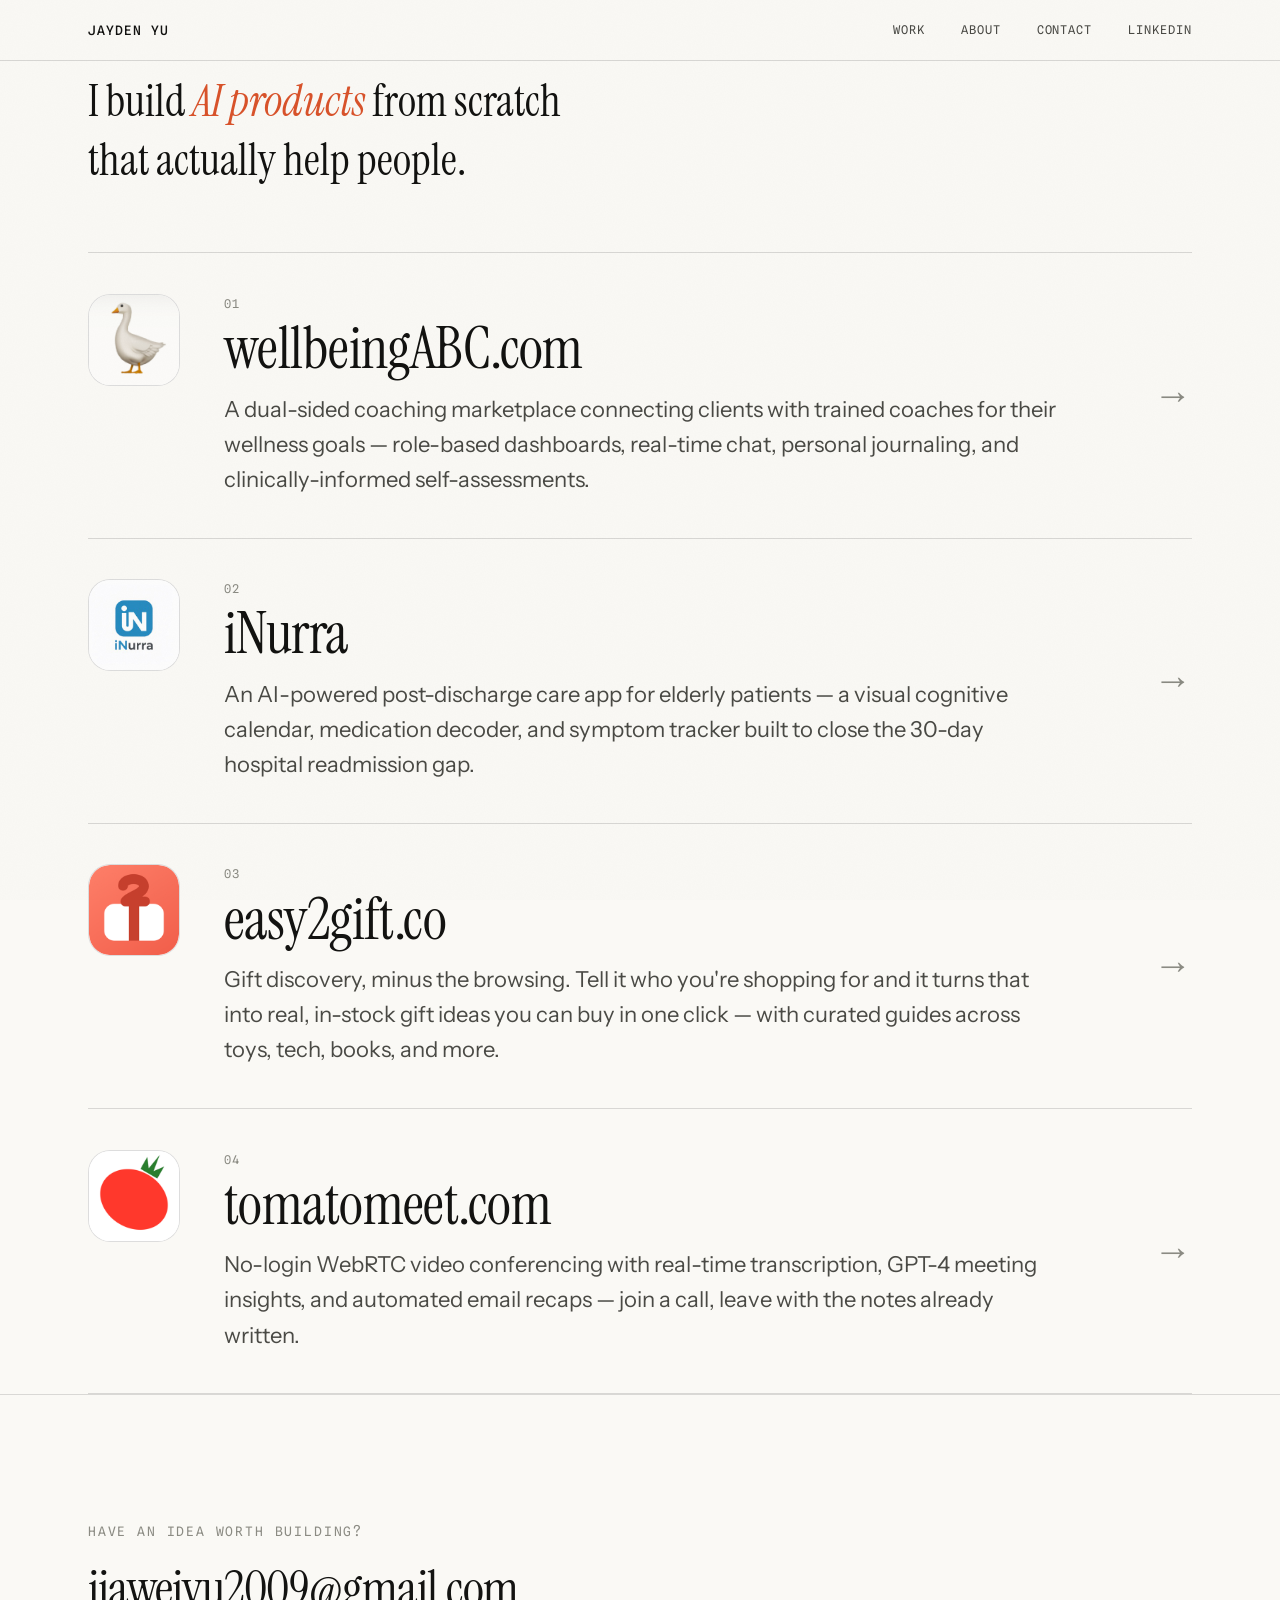
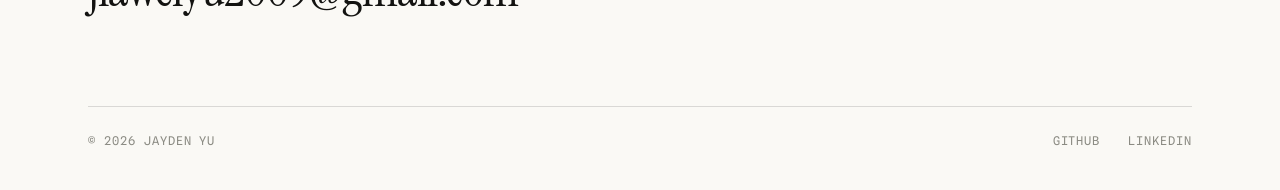
==== index.html @ 43a2e8ef "Add LinkedIn link to header nav Co-Authored-By: Claude Fable 5 <noreply@anthropic.com>" ====
<!DOCTYPE html>
<html lang="en">
<head>
<meta charset="UTF-8">
<meta name="viewport" content="width=device-width, initial-scale=1.0">
<title>Jayden Yu — I build AI SaaS products</title>
<meta name="description" content="Jayden Yu builds AI SaaS products — easy2gift, wellbeingABC, tomatomeet, iNurra.">
<link rel="preconnect" href="https://fonts.googleapis.com">
<link rel="preconnect" href="https://fonts.gstatic.com" crossorigin>
<link href="https://fonts.googleapis.com/css2?family=Instrument+Serif:ital@0;1&family=Instrument+Sans:ital,wght@0,400;0,500;0,600;1,400&family=Spline+Sans+Mono:wght@400;500&display=swap" rel="stylesheet">
<style>
  :root {
    --paper: #FAF9F5;
    --ink: #131311;
    --ink-soft: #4a4a45;
    --ink-faint: #8b8b83;
    --hairline: rgba(19, 19, 17, 0.14);
    --accent: #d9532b;
    --serif: "Instrument Serif", Georgia, serif;
    --sans: "Instrument Sans", -apple-system, sans-serif;
    --mono: "Spline Sans Mono", ui-monospace, monospace;
    --ease: cubic-bezier(0.22, 1, 0.36, 1);
  }

  * { margin: 0; padding: 0; box-sizing: border-box; }

  html { scroll-behavior: smooth; }

  body {
    background: var(--paper);
    color: var(--ink);
    font-family: var(--sans);
    font-size: 17px;
    line-height: 1.6;
    -webkit-font-smoothing: antialiased;
    overflow-x: hidden;
  }

  /* grain */
  body::after {
    content: "";
    position: fixed;
    inset: 0;
    pointer-events: none;
    z-index: 999;
    opacity: 0.35;
    background-image: url("data:image/svg+xml,%3Csvg xmlns='http://www.w3.org/2000/svg' width='120' height='120'%3E%3Cfilter id='n'%3E%3CfeTurbulence type='fractalNoise' baseFrequency='0.9' numOctaves='2'/%3E%3CfeColorMatrix values='0 0 0 0 0 0 0 0 0 0 0 0 0 0 0 0 0 0 0.04 0'/%3E%3C/filter%3E%3Crect width='120' height='120' filter='url(%23n)'/%3E%3C/svg%3E");
  }

  ::selection { background: var(--ink); color: var(--paper); }

  a { color: inherit; text-decoration: none; }

  .wrap {
    max-width: 1200px;
    margin: 0 auto;
    padding: 0 clamp(20px, 4vw, 48px);
  }

  /* ---------- nav ---------- */
  nav {
    position: fixed;
    top: 0; left: 0; right: 0;
    z-index: 100;
    background: color-mix(in srgb, var(--paper) 88%, transparent);
    backdrop-filter: blur(12px);
    -webkit-backdrop-filter: blur(12px);
    border-bottom: 1px solid var(--hairline);
  }
  nav .wrap {
    display: flex;
    justify-content: space-between;
    align-items: center;
    height: 60px;
  }
  .nav-name {
    font-family: var(--mono);
    font-size: 13px;
    font-weight: 500;
    letter-spacing: 0.08em;
    text-transform: uppercase;
  }
  .nav-name span { color: var(--accent); }
  .nav-links {
    display: flex;
    gap: clamp(16px, 3vw, 36px);
  }
  .nav-links a {
    font-family: var(--mono);
    font-size: 12px;
    letter-spacing: 0.08em;
    text-transform: uppercase;
    color: var(--ink-soft);
    transition: color 0.25s;
  }
  .nav-links a:hover { color: var(--accent); }

  /* load-in */
  .rise {
    opacity: 0;
    transform: translateY(28px);
    animation: rise 1s var(--ease) forwards;
  }
  @keyframes rise {
    to { opacity: 1; transform: translateY(0); }
  }

  /* ---------- work (opens the page) ---------- */
  main { padding-top: 60px; }

  .about-top {
    padding: clamp(48px, 8vh, 90px) 0 clamp(40px, 7vh, 72px);
  }

  /* ---------- projects ---------- */
  .project {
    display: block;
    border-top: 1px solid var(--hairline);
    padding: clamp(28px, 4.5vh, 48px) 0;
  }
  .project:last-of-type { border-bottom: 1px solid var(--hairline); }

  .project-row {
    display: grid;
    grid-template-columns: auto 1fr auto;
    gap: clamp(18px, 3.5vw, 44px);
    align-items: start;
  }
  .project-icon {
    width: clamp(60px, 8vw, 92px);
    height: clamp(60px, 8vw, 92px);
    border-radius: 24%;
    border: 1px solid var(--hairline);
    object-fit: cover;
    background: #fff;
    display: block;
    transition: transform 0.5s var(--ease), box-shadow 0.5s var(--ease);
  }
  .project:hover .project-icon {
    transform: rotate(-4deg) scale(1.05);
    box-shadow: 0 14px 32px -14px rgba(19, 19, 17, 0.35);
  }

  .project-num {
    font-family: var(--mono);
    font-size: 12px;
    letter-spacing: 0.1em;
    color: var(--ink-faint);
    display: block;
    margin-bottom: 6px;
    transition: color 0.35s;
  }
  .project-title {
    font-family: var(--serif);
    font-weight: 400;
    font-size: clamp(32px, 4.5vw, 58px);
    line-height: 1.05;
    letter-spacing: -0.01em;
    transition: transform 0.45s var(--ease);
    transform-origin: left center;
  }
  .project-arrow {
    font-family: var(--serif);
    font-size: clamp(26px, 3vw, 40px);
    color: var(--ink-faint);
    transition: transform 0.45s var(--ease), color 0.35s;
    display: inline-block;
    align-self: center;
  }
  .project-desc {
    max-width: 56ch;
    color: var(--ink-soft);
    font-size: 22px;
    margin-top: 12px;
  }
  .project:hover .project-title { transform: translateX(10px); }
  .project:hover .project-arrow {
    transform: translate(6px, 0) rotate(-45deg);
    color: var(--accent);
  }
  .project:hover .project-num { color: var(--accent); }

  /* ---------- about ---------- */
  .about-top p {
    font-family: var(--serif);
    font-size: clamp(26px, 3.4vw, 44px);
    line-height: 1.35;
    max-width: 26ch;
  }
  .about-top p em { font-style: italic; color: var(--accent); }

  /* ---------- contact ---------- */
  footer {
    border-top: 1px solid var(--hairline);
    padding: clamp(70px, 14vh, 150px) 0 40px;
  }
  .contact-kicker {
    font-family: var(--mono);
    font-size: 13px;
    letter-spacing: 0.14em;
    text-transform: uppercase;
    color: var(--ink-faint);
    margin-bottom: 20px;
  }
  .contact-link {
    font-family: var(--serif);
    font-size: clamp(26px, 4vw, 52px);
    line-height: 1.05;
    letter-spacing: -0.015em;
    display: inline-block;
    position: relative;
    word-break: break-all;
  }
  .contact-link::after {
    content: "";
    position: absolute;
    left: 0; bottom: 4px;
    width: 100%;
    height: 2px;
    background: var(--accent);
    transform: scaleX(0);
    transform-origin: left;
    transition: transform 0.5s var(--ease);
  }
  .contact-link:hover::after { transform: scaleX(1); }
  .footer-bottom {
    margin-top: clamp(60px, 10vh, 110px);
    display: flex;
    justify-content: space-between;
    align-items: center;
    gap: 20px;
    flex-wrap: wrap;
    border-top: 1px solid var(--hairline);
    padding-top: 24px;
  }
  .footer-bottom, .footer-social a {
    font-family: var(--mono);
    font-size: 12px;
    letter-spacing: 0.08em;
    text-transform: uppercase;
    color: var(--ink-faint);
  }
  .footer-social { display: flex; gap: 28px; }
  .footer-social a { transition: color 0.25s; }
  .footer-social a:hover { color: var(--accent); }

  /* scroll reveal */
  .reveal {
    opacity: 0;
    transform: translateY(32px);
    transition: opacity 0.9s var(--ease), transform 0.9s var(--ease);
  }
  .reveal.in { opacity: 1; transform: translateY(0); }

  @media (max-width: 720px) {
    .project-row { grid-template-columns: auto 1fr; }
    .project-arrow { display: none; }
    .nav-links a:not(:last-child) { display: none; }
  }

  @media (prefers-reduced-motion: reduce) {
    *, *::before, *::after { animation: none !important; transition: none !important; }
    .rise, .reveal { opacity: 1; transform: none; }
  }
</style>
</head>
<body>

<nav>
  <div class="wrap">
    <a href="#" class="nav-name">Jayden&nbsp;Yu</a>
    <div class="nav-links">
      <a href="#work">Work</a>
      <a href="#about">About</a>
      <a href="#contact">Contact</a>
      <a href="https://www.linkedin.com/in/jaydenyu0210" target="_blank" rel="noopener">LinkedIn</a>
    </div>
  </div>
</nav>

<main class="wrap" id="work">
  <div class="about-top" id="about">
    <p class="rise" style="animation-delay:0.1s">I build <em>AI products</em> from scratch that actually help people.</p>
  </div>

  <a class="project rise" style="animation-delay:0.3s" href="https://wellbeingABC.com" target="_blank" rel="noopener">
    <div class="project-row">
      <img class="project-icon" src="assets/wellbeing.png" alt="wellbeingABC goose logo">
      <div>
        <span class="project-num">01</span>
        <span class="project-title">wellbeingABC.com</span>
        <p class="project-desc">A dual-sided coaching marketplace connecting clients with trained coaches for their wellness goals — role-based dashboards, real-time chat, personal journaling, and clinically-informed self-assessments.</p>
      </div>
      <span class="project-arrow">→</span>
    </div>
  </a>

  <a class="project rise" style="animation-delay:0.4s" href="https://apps.apple.com/us/app/inurra/id6758828697" target="_blank" rel="noopener">
    <div class="project-row">
      <img class="project-icon" src="assets/inurra.jpg" alt="iNurra app icon">
      <div>
        <span class="project-num">02</span>
        <span class="project-title">iNurra</span>
        <p class="project-desc">An AI-powered post-discharge care app for elderly patients — a visual cognitive calendar, medication decoder, and symptom tracker built to close the 30-day hospital readmission gap.</p>
      </div>
      <span class="project-arrow">→</span>
    </div>
  </a>

  <a class="project rise" style="animation-delay:0.5s" href="https://easy2gift.co" target="_blank" rel="noopener">
    <div class="project-row">
      <img class="project-icon" src="assets/easy2gift.png" alt="easy2gift app icon">
      <div>
        <span class="project-num">03</span>
        <span class="project-title">easy2gift.co</span>
        <p class="project-desc">Gift discovery, minus the browsing. Tell it who you're shopping for and it turns that into real, in-stock gift ideas you can buy in one click — with curated guides across toys, tech, books, and more.</p>
      </div>
      <span class="project-arrow">→</span>
    </div>
  </a>

  <a class="project rise" style="animation-delay:0.6s" href="https://tomatomeet.com" target="_blank" rel="noopener">
    <div class="project-row">
      <img class="project-icon" src="assets/tomatomeet.png" alt="tomatomeet logo">
      <div>
        <span class="project-num">04</span>
        <span class="project-title">tomatomeet.com</span>
        <p class="project-desc">No-login WebRTC video conferencing with real-time transcription, GPT-4 meeting insights, and automated email recaps — join a call, leave with the notes already written.</p>
      </div>
      <span class="project-arrow">→</span>
    </div>
  </a>
</main>

<footer id="contact">
  <div class="wrap">
    <p class="contact-kicker reveal">Have an idea worth building?</p>
    <a class="contact-link reveal" href="mailto:jiaweiyu2009@gmail.com">jiaweiyu2009@gmail.com</a>
    <div class="footer-bottom">
      <span>© 2026 Jayden Yu</span>
      <div class="footer-social">
        <a href="https://github.com/jaydenyu0210" target="_blank" rel="noopener">GitHub</a>
        <a href="https://www.linkedin.com/in/jaydenyu0210" target="_blank" rel="noopener">LinkedIn</a>
      </div>
    </div>
  </div>
</footer>

<script>
  const io = new IntersectionObserver((entries) => {
    entries.forEach((e) => {
      if (e.isIntersecting) {
        e.target.classList.add("in");
        io.unobserve(e.target);
      }
    });
  }, { threshold: 0.12 });
  document.querySelectorAll(".reveal").forEach((el) => io.observe(el));
</script>

</body>
</html>
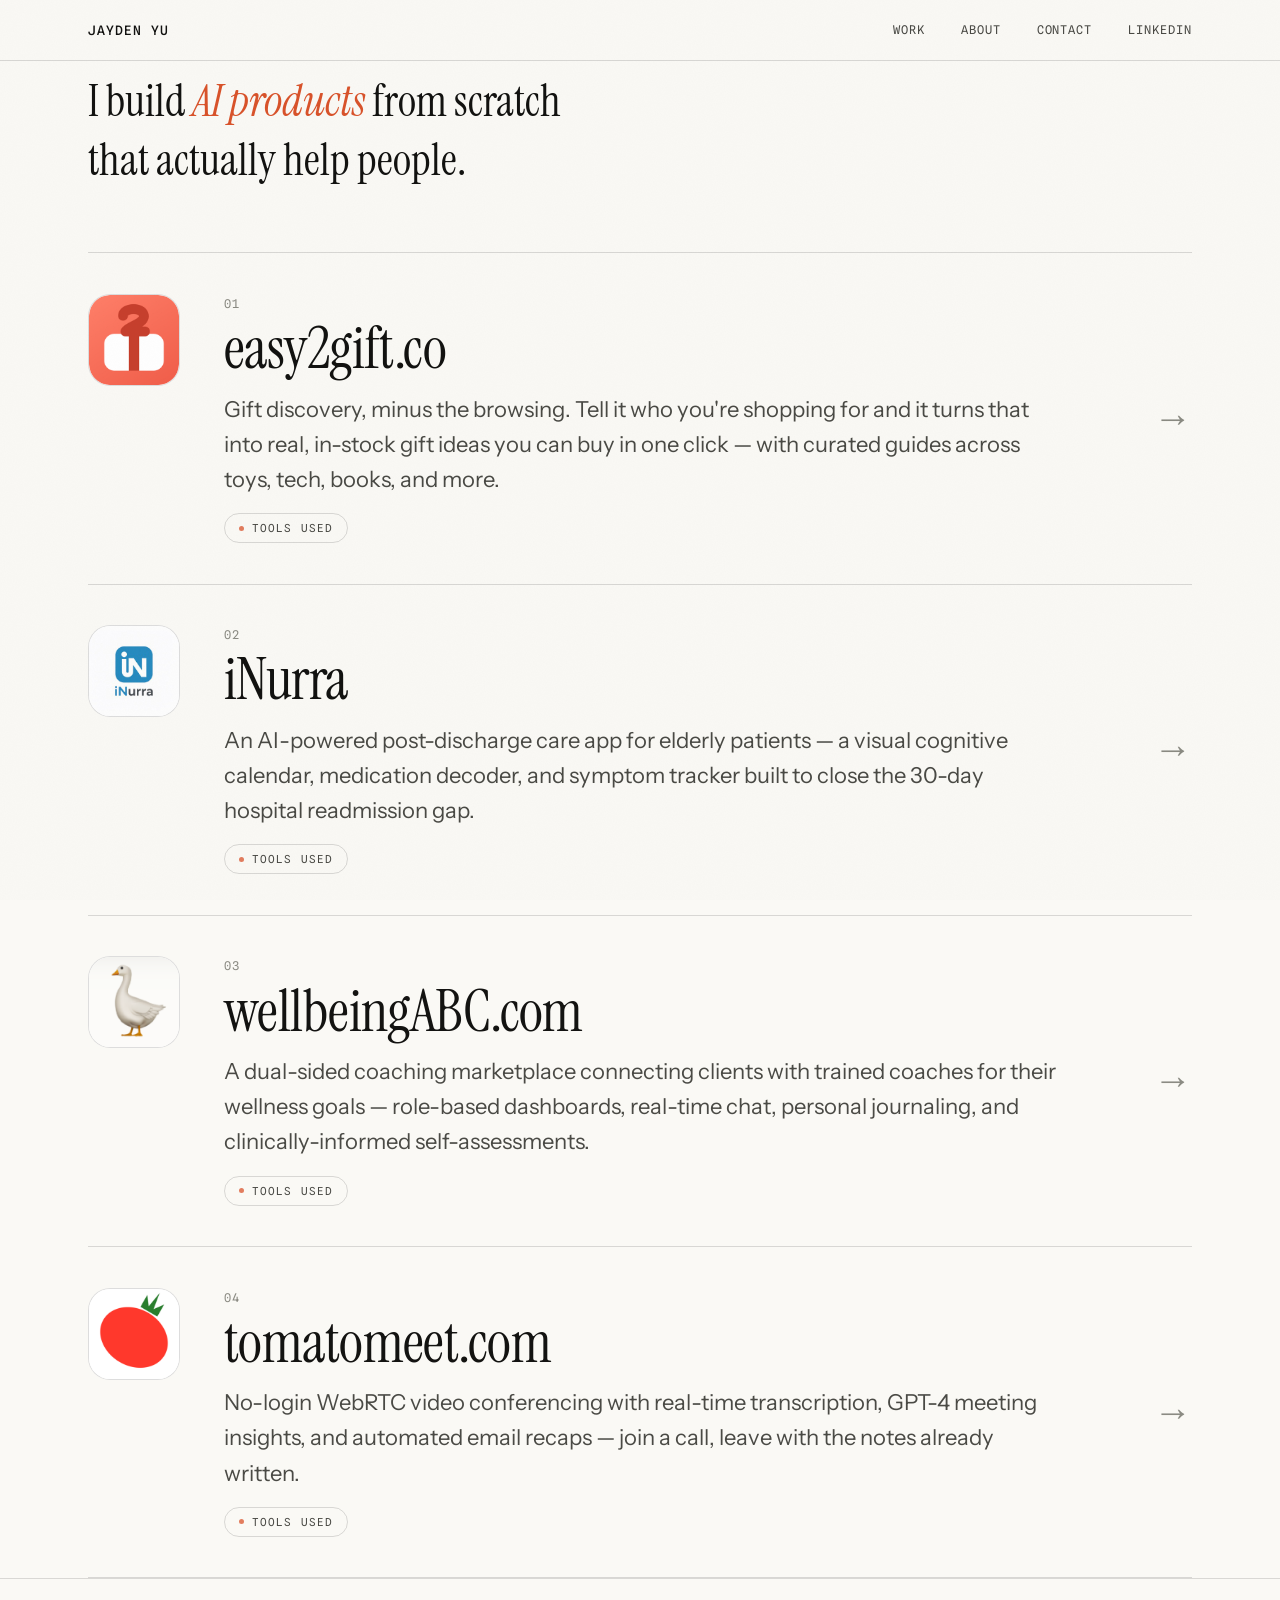
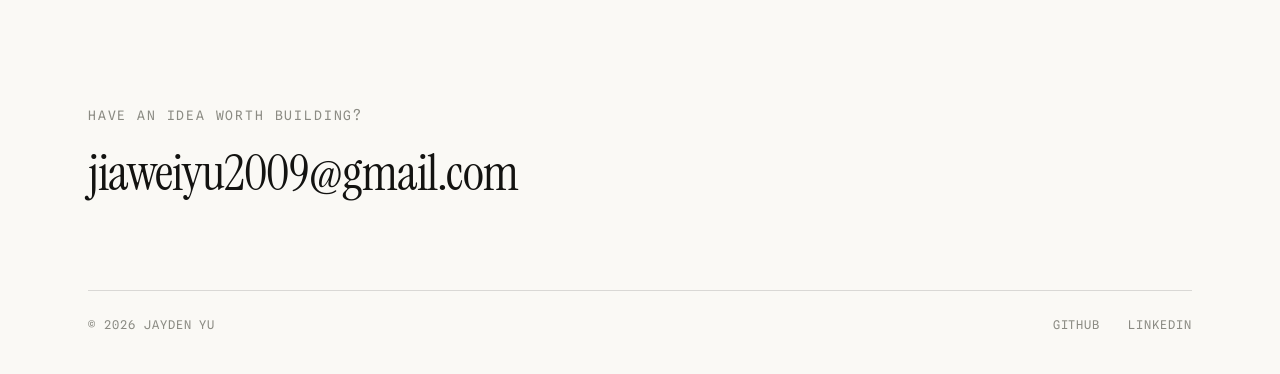
==== commit 3a0a4bd7: "Add Tools used modal per project and reorder work section - "Tools used" pill under each project ope" ====
--- a/index.html
+++ b/index.html
@@ -244,6 +244,125 @@
   .footer-social a { transition: color 0.25s; }
   .footer-social a:hover { color: var(--accent); }
 
+  /* ---------- tools trigger ---------- */
+  .tools-btn {
+    display: inline-flex;
+    align-items: center;
+    gap: 8px;
+    margin-top: 16px;
+    padding: 7px 14px;
+    border: 1px solid var(--hairline);
+    border-radius: 999px;
+    background: transparent;
+    color: var(--ink-soft);
+    font-family: var(--mono);
+    font-size: 11px;
+    letter-spacing: 0.1em;
+    text-transform: uppercase;
+    cursor: pointer;
+    transition: color 0.25s, border-color 0.25s, background 0.25s;
+  }
+  .tools-btn::before {
+    content: "";
+    width: 5px;
+    height: 5px;
+    border-radius: 50%;
+    background: var(--accent);
+    opacity: 0.75;
+  }
+  .tools-btn:hover {
+    color: var(--ink);
+    border-color: var(--accent);
+    background: color-mix(in srgb, var(--accent) 8%, transparent);
+  }
+  .tools-btn:focus-visible { outline: 2px solid var(--accent); outline-offset: 3px; }
+
+  /* ---------- modal ---------- */
+  .modal {
+    position: fixed;
+    inset: 0;
+    z-index: 200;
+    display: none;
+    align-items: center;
+    justify-content: center;
+    padding: 20px;
+  }
+  .modal.open { display: flex; }
+  .modal-scrim {
+    position: absolute;
+    inset: 0;
+    background: rgba(19, 19, 17, 0.42);
+    backdrop-filter: blur(4px);
+    -webkit-backdrop-filter: blur(4px);
+    animation: fade 0.3s var(--ease) forwards;
+  }
+  @keyframes fade { from { opacity: 0; } to { opacity: 1; } }
+  .modal-card {
+    position: relative;
+    background: var(--paper);
+    border: 1px solid var(--hairline);
+    border-radius: 6px;
+    box-shadow: 0 40px 80px -30px rgba(19, 19, 17, 0.5);
+    width: min(720px, 100%);
+    max-height: min(80vh, 760px);
+    overflow-y: auto;
+    padding: clamp(26px, 4vw, 40px);
+    animation: pop 0.4s var(--ease) forwards;
+  }
+  @keyframes pop {
+    from { opacity: 0; transform: translateY(18px) scale(0.985); }
+    to { opacity: 1; transform: none; }
+  }
+  .modal-kicker {
+    font-family: var(--mono);
+    font-size: 11px;
+    letter-spacing: 0.14em;
+    text-transform: uppercase;
+    color: var(--ink-faint);
+  }
+  .modal-title {
+    font-family: var(--serif);
+    font-size: clamp(28px, 4vw, 42px);
+    line-height: 1.1;
+    margin: 6px 0 4px;
+  }
+  .modal-close {
+    position: absolute;
+    top: 16px; right: 18px;
+    background: none;
+    border: none;
+    font-family: var(--serif);
+    font-size: 26px;
+    line-height: 1;
+    color: var(--ink-faint);
+    cursor: pointer;
+    transition: color 0.25s, transform 0.3s var(--ease);
+  }
+  .modal-close:hover { color: var(--accent); transform: rotate(90deg); }
+  .tool-group { margin-top: 26px; }
+  .tool-group h4 {
+    font-family: var(--mono);
+    font-size: 11px;
+    font-weight: 500;
+    letter-spacing: 0.14em;
+    text-transform: uppercase;
+    color: var(--ink-faint);
+    padding-bottom: 8px;
+    border-bottom: 1px solid var(--hairline);
+    margin-bottom: 12px;
+  }
+  .tool-chips { display: flex; flex-wrap: wrap; gap: 8px; }
+  .tool-chip {
+    font-size: 14px;
+    line-height: 1.2;
+    padding: 6px 12px;
+    border: 1px solid var(--hairline);
+    border-radius: 999px;
+    color: var(--ink-soft);
+    background: #fff;
+  }
+  body.locked { overflow: hidden; }
+
   /* scroll reveal */
   .reveal {
     opacity: 0;
@@ -283,13 +402,14 @@
     <p class="rise" style="animation-delay:0.1s">I build <em>AI products</em> from scratch that actually help people.</p>
   </div>
 
-  <a class="project rise" style="animation-delay:0.3s" href="https://wellbeingABC.com" target="_blank" rel="noopener">
+  <a class="project rise" style="animation-delay:0.3s" href="https://easy2gift.co" target="_blank" rel="noopener">
     <div class="project-row">
-      <img class="project-icon" src="assets/wellbeing.png" alt="wellbeingABC goose logo">
+      <img class="project-icon" src="assets/easy2gift.png" alt="easy2gift app icon">
       <div>
         <span class="project-num">01</span>
-        <span class="project-title">wellbeingABC.com</span>
-        <p class="project-desc">A dual-sided coaching marketplace connecting clients with trained coaches for their wellness goals — role-based dashboards, real-time chat, personal journaling, and clinically-informed self-assessments.</p>
+        <span class="project-title">easy2gift.co</span>
+        <p class="project-desc">Gift discovery, minus the browsing. Tell it who you're shopping for and it turns that into real, in-stock gift ideas you can buy in one click — with curated guides across toys, tech, books, and more.</p>
+        <button type="button" class="tools-btn" data-tools="easy2gift">Tools used</button>
       </div>
       <span class="project-arrow">→</span>
     </div>
@@ -302,18 +422,20 @@
         <span class="project-num">02</span>
         <span class="project-title">iNurra</span>
         <p class="project-desc">An AI-powered post-discharge care app for elderly patients — a visual cognitive calendar, medication decoder, and symptom tracker built to close the 30-day hospital readmission gap.</p>
+        <button type="button" class="tools-btn" data-tools="inurra">Tools used</button>
       </div>
       <span class="project-arrow">→</span>
     </div>
   </a>
 
-  <a class="project rise" style="animation-delay:0.5s" href="https://easy2gift.co" target="_blank" rel="noopener">
+  <a class="project rise" style="animation-delay:0.5s" href="https://wellbeingABC.com" target="_blank" rel="noopener">
     <div class="project-row">
-      <img class="project-icon" src="assets/easy2gift.png" alt="easy2gift app icon">
+      <img class="project-icon" src="assets/wellbeing.png" alt="wellbeingABC goose logo">
       <div>
         <span class="project-num">03</span>
-        <span class="project-title">easy2gift.co</span>
-        <p class="project-desc">Gift discovery, minus the browsing. Tell it who you're shopping for and it turns that into real, in-stock gift ideas you can buy in one click — with curated guides across toys, tech, books, and more.</p>
+        <span class="project-title">wellbeingABC.com</span>
+        <p class="project-desc">A dual-sided coaching marketplace connecting clients with trained coaches for their wellness goals — role-based dashboards, real-time chat, personal journaling, and clinically-informed self-assessments.</p>
+        <button type="button" class="tools-btn" data-tools="wellbeing">Tools used</button>
       </div>
       <span class="project-arrow">→</span>
     </div>
@@ -326,6 +448,7 @@
         <span class="project-num">04</span>
         <span class="project-title">tomatomeet.com</span>
         <p class="project-desc">No-login WebRTC video conferencing with real-time transcription, GPT-4 meeting insights, and automated email recaps — join a call, leave with the notes already written.</p>
+        <button type="button" class="tools-btn" data-tools="tomatomeet">Tools used</button>
       </div>
       <span class="project-arrow">→</span>
     </div>
@@ -346,7 +469,98 @@
   </div>
 </footer>
 
+<div class="modal" id="toolsModal" role="dialog" aria-modal="true" aria-labelledby="toolsTitle">
+  <div class="modal-scrim" data-close></div>
+  <div class="modal-card">
+    <button class="modal-close" type="button" data-close aria-label="Close">×</button>
+    <span class="modal-kicker">Tools used</span>
+    <h3 class="modal-title" id="toolsTitle"></h3>
+    <div id="toolsBody"></div>
+  </div>
+</div>
+
 <script>
+  const TOOLS = {
+    wellbeing: {
+      title: "wellbeingABC.com",
+      groups: [
+        ["Frontend", ["Next.js 14 (App Router)", "React 18", "TypeScript", "Tailwind CSS", "shadcn/ui", "Radix UI", "Recharts", "Tiptap", "React Hook Form", "Zod", "Lucide"]],
+        ["Backend & data", ["Node.js", "Express", "Supabase Postgres", "Supabase Auth", "Supabase Storage", "Supabase Realtime", "Row Level Security", "Nodemailer", "PDFKit / jsPDF"]],
+        ["Payments", ["Stripe Checkout", "Stripe Connect"]],
+        ["Infrastructure", ["Vercel", "AWS EC2", "Docker", "nginx", "PM2"]],
+        ["Also", ["WeChat Mini Program", "Vitest", "ESLint", "i18n (EN / 中文)", "Claude Code"]]
+      ]
+    },
+    inurra: {
+      title: "iNurra",
+      groups: [
+        ["Mobile app", ["React Native", "Expo", "Expo Router", "EAS Build", "TypeScript", "React Navigation", "React Native Paper", "Reanimated", "Victory Native", "react-native-calendars", "Zustand", "TanStack Query", "React Hook Form", "Zod"]],
+        ["AI", ["Google Gemini 2.0 Flash", "OCR document extraction", "RAG chat over documents", "Image analysis", "Audio transcription", "Text-to-speech"]],
+        ["Backend & data", ["Supabase Postgres", "Supabase Auth (phone / OTP)", "Supabase Storage", "Supabase Edge Functions (Deno)", "Row Level Security"]],
+        ["Java service", ["Java", "Spring Boot", "Spring AI (Google GenAI)", "Spring Data JPA", "OAuth2 Resource Server", "PostgreSQL", "Maven"]],
+        ["Ship", ["Apple App Store", "Claude Code"]]
+      ]
+    },
+    easy2gift: {
+      title: "easy2gift.co",
+      groups: [
+        ["Frontend", ["Next.js 14 (App Router)", "React 18", "TypeScript"]],
+        ["AI", ["Google Gemini API", "Suno (AI background music for Instagram ads)", "Adobe Firefly (ad images & video)"]],
+        ["Product sourcing", ["Amazon", "Etsy API", "eBay API", "ScraperAPI", "Cheerio"]],
+        ["Monetization", ["Amazon Associates", "Skimlinks", "Impact.com"]],
+        ["Infrastructure", ["Vercel", "Node.js", "Claude Code"]]
+      ]
+    },
+    tomatomeet: {
+      title: "tomatomeet.com",
+      groups: [
+        ["Frontend", ["Next.js 15 (App Router)", "React 19", "TypeScript", "Tailwind CSS", "Framer Motion", "Geist", "Lucide", "Vercel Analytics"]],
+        ["Real-time video", ["WebRTC", "mediasoup SFU", "mediasoup-client", "Socket.IO"]],
+        ["Backend & data", ["Node.js", "Express", "Prisma", "PostgreSQL"]],
+        ["AI & email", ["OpenAI GPT-4", "GPT-4o mini", "Live transcription", "Resend"]],
+        ["Infrastructure", ["Turborepo", "npm workspaces", "Vercel", "nginx", "Claude Code"]]
+      ]
+    }
+  };
+
+  const modal = document.getElementById("toolsModal");
+  const modalTitle = document.getElementById("toolsTitle");
+  const modalBody = document.getElementById("toolsBody");
+  let lastTrigger = null;
+
+  function openTools(key, trigger) {
+    const data = TOOLS[key];
+    if (!data) return;
+    lastTrigger = trigger;
+    modalTitle.textContent = data.title;
+    modalBody.innerHTML = data.groups.map(([label, items]) => `
+      <div class="tool-group">
+        <h4>${label}</h4>
+        <div class="tool-chips">${items.map((t) => `<span class="tool-chip">${t}</span>`).join("")}</div>
+      </div>`).join("");
+    modal.classList.add("open");
+    document.body.classList.add("locked");
+    modal.querySelector(".modal-close").focus();
+  }
+
+  function closeTools() {
+    modal.classList.remove("open");
+    document.body.classList.remove("locked");
+    if (lastTrigger) lastTrigger.focus();
+  }
+
+  document.querySelectorAll(".tools-btn").forEach((btn) => {
+    btn.addEventListener("click", (e) => {
+      e.preventDefault();
+      e.stopPropagation();
+      openTools(btn.dataset.tools, btn);
+    });
+  });
+  modal.querySelectorAll("[data-close]").forEach((el) => el.addEventListener("click", closeTools));
+  document.addEventListener("keydown", (e) => {
+    if (e.key === "Escape" && modal.classList.contains("open")) closeTools();
+  });
+
   const io = new IntersectionObserver((entries) => {
     entries.forEach((e) => {
       if (e.isIntersecting) {
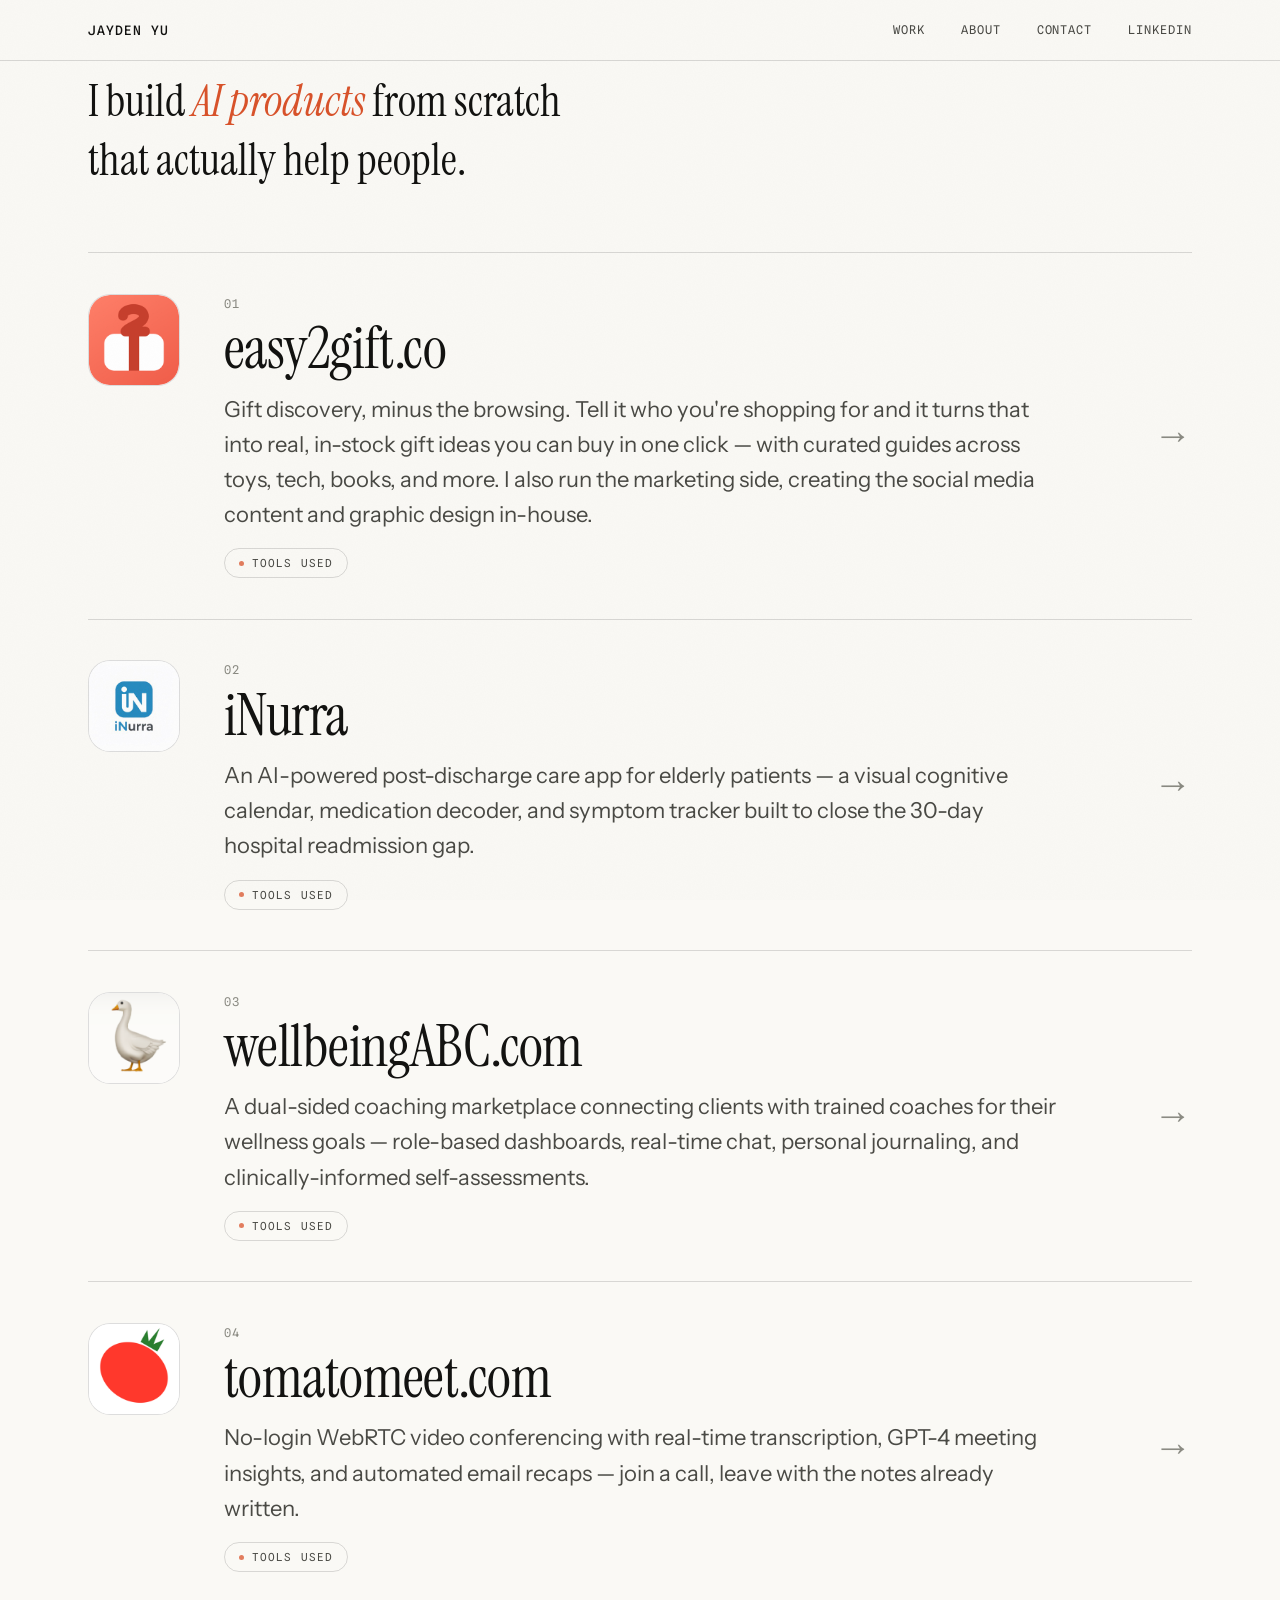
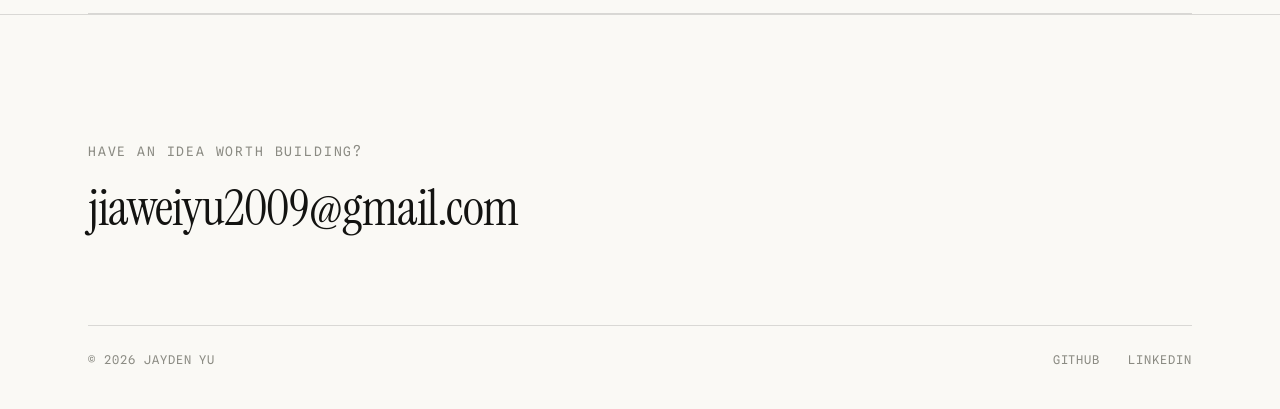
==== commit a51b1d22: "Add marketing/social content tools to easy2gift Co-Authored-By: Claude Opus 5 <noreply@anthropic.com" ====
--- a/index.html
+++ b/index.html
@@ -408,7 +408,7 @@
       <div>
         <span class="project-num">01</span>
         <span class="project-title">easy2gift.co</span>
-        <p class="project-desc">Gift discovery, minus the browsing. Tell it who you're shopping for and it turns that into real, in-stock gift ideas you can buy in one click — with curated guides across toys, tech, books, and more.</p>
+        <p class="project-desc">Gift discovery, minus the browsing. Tell it who you're shopping for and it turns that into real, in-stock gift ideas you can buy in one click — with curated guides across toys, tech, books, and more. I also run the marketing side, creating the social media content and graphic design in-house.</p>
         <button type="button" class="tools-btn" data-tools="easy2gift">Tools used</button>
       </div>
       <span class="project-arrow">→</span>
@@ -484,41 +484,39 @@
     wellbeing: {
       title: "wellbeingABC.com",
       groups: [
-        ["Frontend", ["Next.js 14 (App Router)", "React 18", "TypeScript", "Tailwind CSS", "shadcn/ui", "Radix UI", "Recharts", "Tiptap", "React Hook Form", "Zod", "Lucide"]],
-        ["Backend & data", ["Node.js", "Express", "Supabase Postgres", "Supabase Auth", "Supabase Storage", "Supabase Realtime", "Row Level Security", "Nodemailer", "PDFKit / jsPDF"]],
-        ["Payments", ["Stripe Checkout", "Stripe Connect"]],
-        ["Infrastructure", ["Vercel", "AWS EC2", "Docker", "nginx", "PM2"]],
-        ["Also", ["WeChat Mini Program", "Vitest", "ESLint", "i18n (EN / 中文)", "Claude Code"]]
+        ["Product", ["Next.js", "TypeScript", "Tailwind CSS", "WeChat Mini Program"]],
+        ["Data & payments", ["Supabase", "PostgreSQL", "Stripe"]],
+        ["Infrastructure", ["Vercel", "AWS EC2", "Docker"]],
+        ["Built with", ["Claude Code"]]
       ]
     },
     inurra: {
       title: "iNurra",
       groups: [
-        ["Mobile app", ["React Native", "Expo", "Expo Router", "EAS Build", "TypeScript", "React Navigation", "React Native Paper", "Reanimated", "Victory Native", "react-native-calendars", "Zustand", "TanStack Query", "React Hook Form", "Zod"]],
-        ["AI", ["Google Gemini 2.0 Flash", "OCR document extraction", "RAG chat over documents", "Image analysis", "Audio transcription", "Text-to-speech"]],
-        ["Backend & data", ["Supabase Postgres", "Supabase Auth (phone / OTP)", "Supabase Storage", "Supabase Edge Functions (Deno)", "Row Level Security"]],
-        ["Java service", ["Java", "Spring Boot", "Spring AI (Google GenAI)", "Spring Data JPA", "OAuth2 Resource Server", "PostgreSQL", "Maven"]],
-        ["Ship", ["Apple App Store", "Claude Code"]]
+        ["Mobile", ["React Native", "Expo", "TypeScript"]],
+        ["AI", ["Google Gemini"]],
+        ["Backend", ["Supabase", "PostgreSQL", "Spring Boot"]],
+        ["Built with", ["Claude Code"]]
       ]
     },
     easy2gift: {
       title: "easy2gift.co",
       groups: [
-        ["Frontend", ["Next.js 14 (App Router)", "React 18", "TypeScript"]],
-        ["AI", ["Google Gemini API", "Suno (AI background music for Instagram ads)", "Adobe Firefly (ad images & video)"]],
-        ["Product sourcing", ["Amazon", "Etsy API", "eBay API", "ScraperAPI", "Cheerio"]],
-        ["Monetization", ["Amazon Associates", "Skimlinks", "Impact.com"]],
-        ["Infrastructure", ["Vercel", "Node.js", "Claude Code"]]
+        ["Product", ["Next.js", "TypeScript", "Vercel"]],
+        ["AI", ["Google Gemini", "Suno"]],
+        ["Marketing & social content", ["ComfyUI", "Weavy", "Adobe Firefly", "Adobe Illustrator", "Adobe Photoshop"]],
+        ["Sourcing", ["Amazon", "Etsy API", "eBay API"]],
+        ["Monetization", ["Amazon Associates", "Impact.com"]],
+        ["Built with", ["Claude Code"]]
       ]
     },
     tomatomeet: {
       title: "tomatomeet.com",
       groups: [
-        ["Frontend", ["Next.js 15 (App Router)", "React 19", "TypeScript", "Tailwind CSS", "Framer Motion", "Geist", "Lucide", "Vercel Analytics"]],
-        ["Real-time video", ["WebRTC", "mediasoup SFU", "mediasoup-client", "Socket.IO"]],
-        ["Backend & data", ["Node.js", "Express", "Prisma", "PostgreSQL"]],
-        ["AI & email", ["OpenAI GPT-4", "GPT-4o mini", "Live transcription", "Resend"]],
-        ["Infrastructure", ["Turborepo", "npm workspaces", "Vercel", "nginx", "Claude Code"]]
+        ["Product", ["Next.js", "TypeScript", "Vercel"]],
+        ["Real-time video", ["WebRTC", "mediasoup SFU", "Socket.IO"]],
+        ["Backend & AI", ["Node.js", "Prisma", "PostgreSQL", "OpenAI GPT-4", "Resend"]],
+        ["Built with", ["Claude Code"]]
       ]
     }
   };
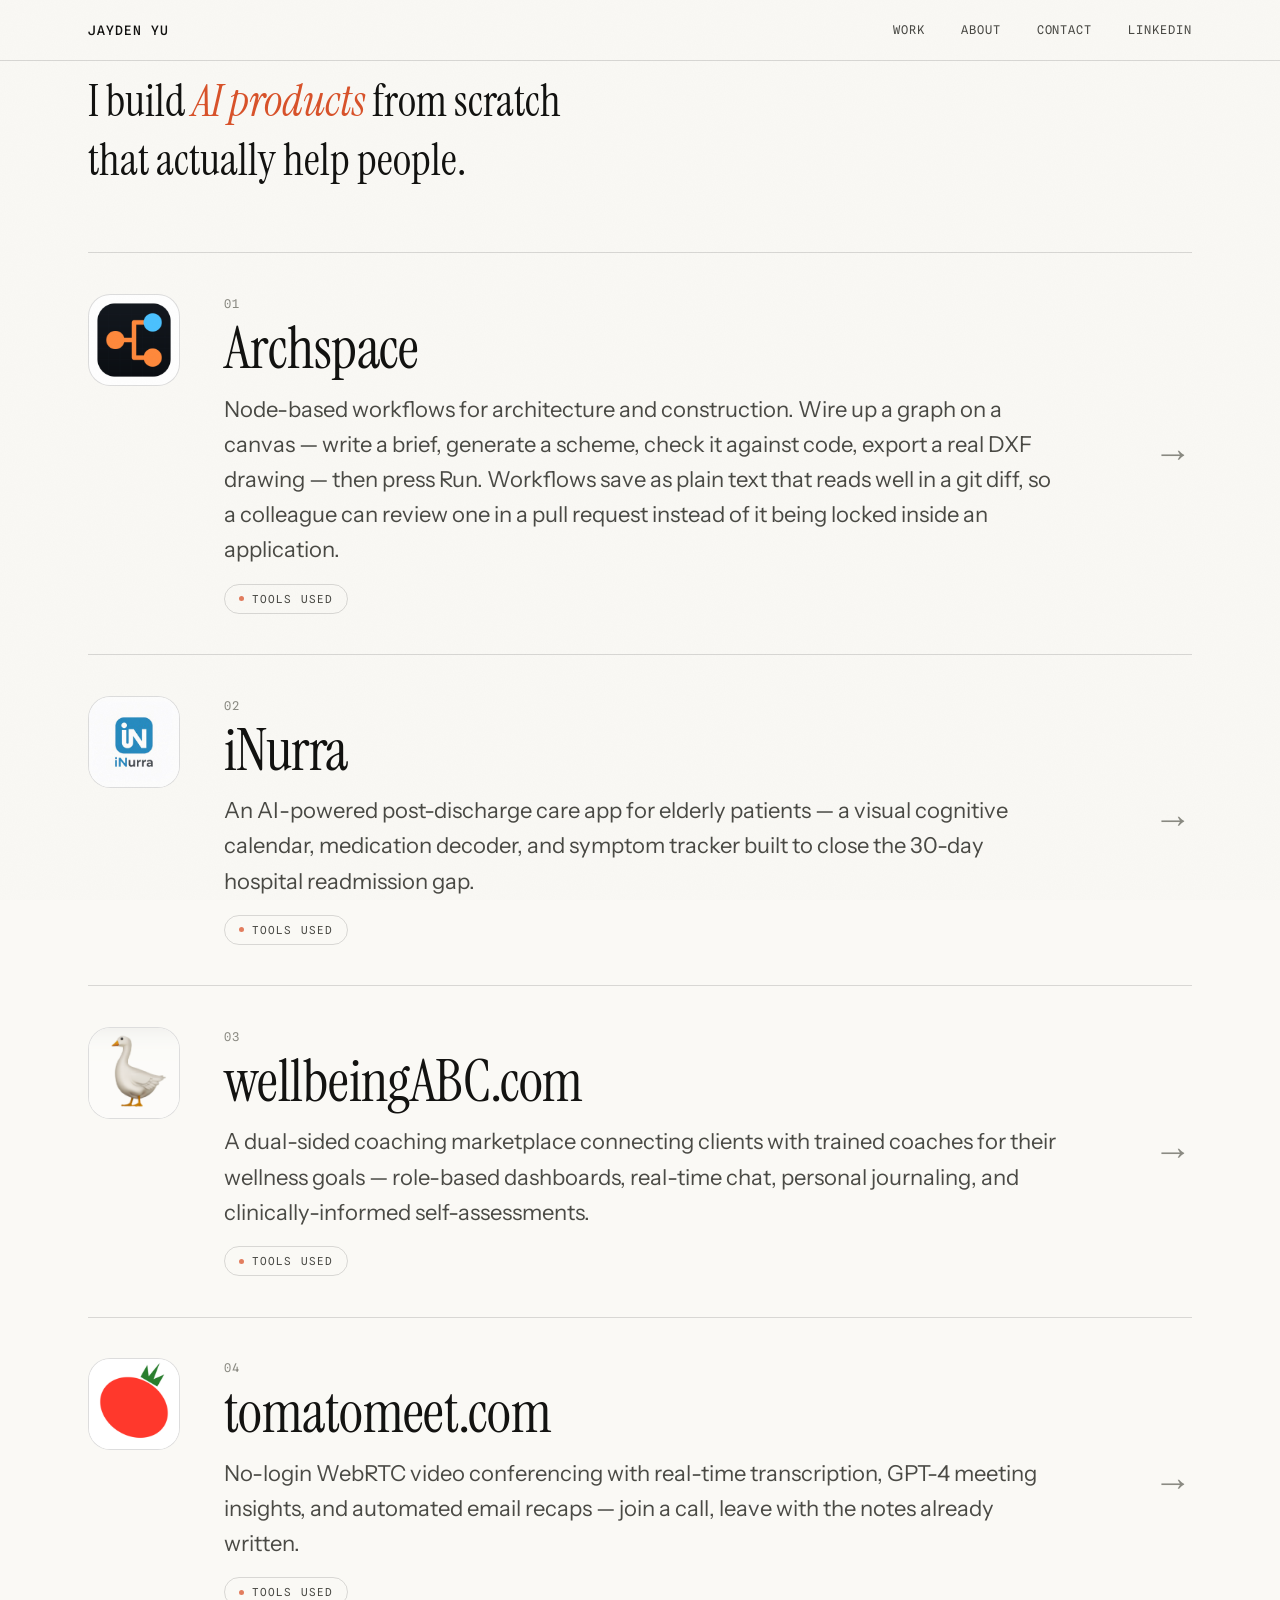
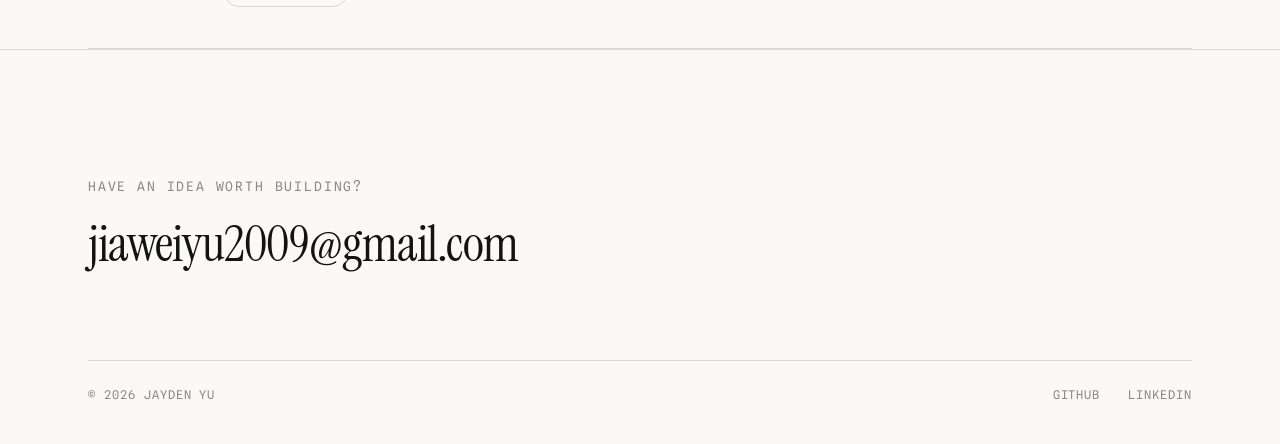
==== commit d99bbbfb: "Replace easy2gift with Archspace in work section Archspace takes the 01 slot, linking to the GitHub " ====
--- a/index.html
+++ b/index.html
@@ -4,7 +4,7 @@
 <meta charset="UTF-8">
 <meta name="viewport" content="width=device-width, initial-scale=1.0">
 <title>Jayden Yu — I build AI SaaS products</title>
-<meta name="description" content="Jayden Yu builds AI SaaS products — easy2gift, wellbeingABC, tomatomeet, iNurra.">
+<meta name="description" content="Jayden Yu builds AI SaaS products — Archspace, wellbeingABC, tomatomeet, iNurra.">
 <link rel="preconnect" href="https://fonts.googleapis.com">
 <link rel="preconnect" href="https://fonts.gstatic.com" crossorigin>
 <link href="https://fonts.googleapis.com/css2?family=Instrument+Serif:ital@0;1&family=Instrument+Sans:ital,wght@0,400;0,500;0,600;1,400&family=Spline+Sans+Mono:wght@400;500&display=swap" rel="stylesheet">
@@ -402,14 +402,14 @@
     <p class="rise" style="animation-delay:0.1s">I build <em>AI products</em> from scratch that actually help people.</p>
   </div>
 
-  <a class="project rise" style="animation-delay:0.3s" href="https://easy2gift.co" target="_blank" rel="noopener">
+  <a class="project rise" style="animation-delay:0.3s" href="https://github.com/jaydenyu0210/archspace" target="_blank" rel="noopener">
     <div class="project-row">
-      <img class="project-icon" src="assets/easy2gift.png" alt="easy2gift app icon">
+      <img class="project-icon" src="assets/archspace.png" alt="Archspace app icon">
       <div>
         <span class="project-num">01</span>
-        <span class="project-title">easy2gift.co</span>
-        <p class="project-desc">Gift discovery, minus the browsing. Tell it who you're shopping for and it turns that into real, in-stock gift ideas you can buy in one click — with curated guides across toys, tech, books, and more. I also run the marketing side, creating the social media content and graphic design in-house.</p>
-        <button type="button" class="tools-btn" data-tools="easy2gift">Tools used</button>
+        <span class="project-title">Archspace</span>
+        <p class="project-desc">Node-based workflows for architecture and construction. Wire up a graph on a canvas — write a brief, generate a scheme, check it against code, export a real DXF drawing — then press Run. Workflows save as plain text that reads well in a git diff, so a colleague can review one in a pull request instead of it being locked inside an application.</p>
+        <button type="button" class="tools-btn" data-tools="archspace">Tools used</button>
       </div>
       <span class="project-arrow">→</span>
     </div>
@@ -499,14 +499,13 @@
         ["Built with", ["Claude Code"]]
       ]
     },
-    easy2gift: {
-      title: "easy2gift.co",
+    archspace: {
+      title: "Archspace",
       groups: [
-        ["Product", ["Next.js", "TypeScript", "Vercel"]],
-        ["AI", ["Google Gemini", "Suno"]],
-        ["Marketing & social content", ["ComfyUI", "Weavy", "Adobe Firefly", "Adobe Illustrator", "Adobe Photoshop"]],
-        ["Sourcing", ["Amazon", "Etsy API", "eBay API"]],
-        ["Monetization", ["Amazon Associates", "Impact.com"]],
+        ["Desktop app", ["Electron", "React", "TypeScript", "React Flow", "Zustand", "Tailwind CSS"]],
+        ["Engine", ["Node.js", "YAML workflow documents", "pnpm monorepo", "Vite", "Vitest"]],
+        ["AI", ["Vercel AI SDK", "Anthropic Claude", "Model Context Protocol"]],
+        ["AEC", ["DXF export", "IFC geometry", "Autodesk Revit"]],
         ["Built with", ["Claude Code"]]
       ]
     },
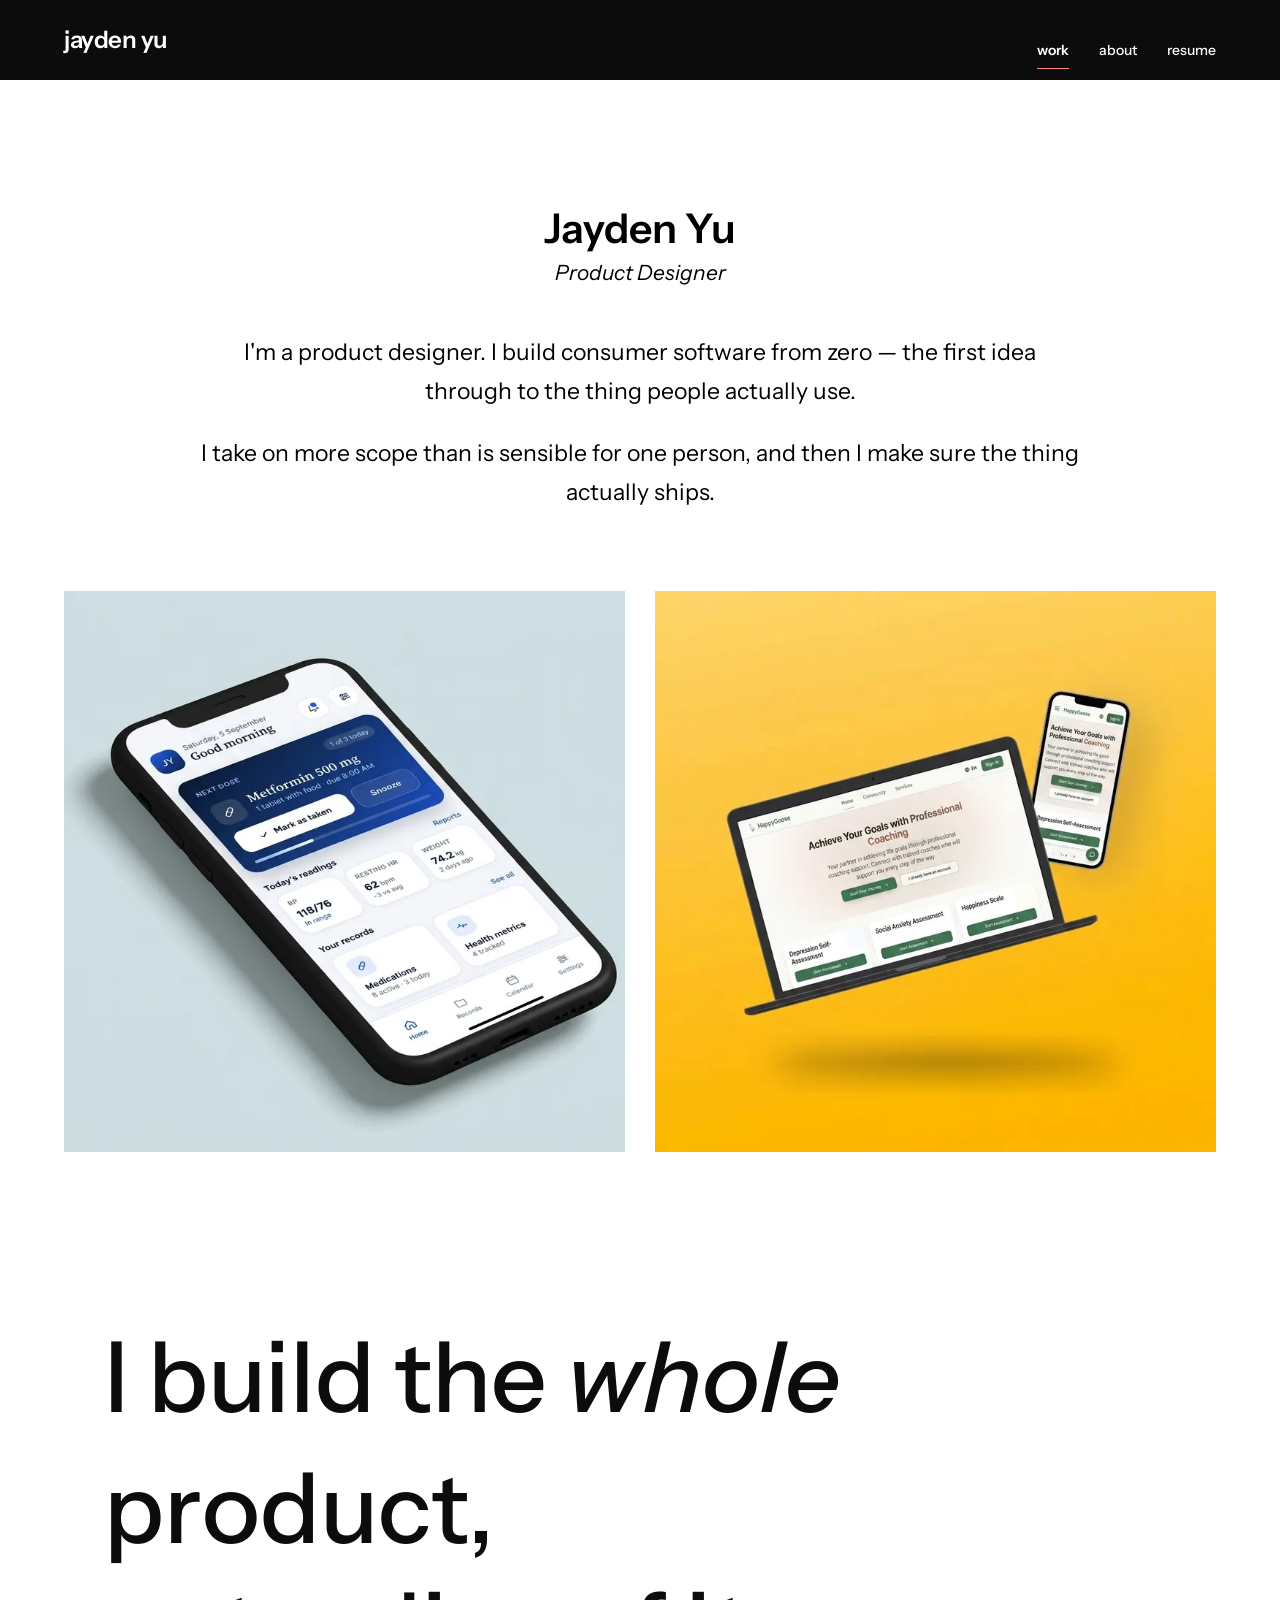
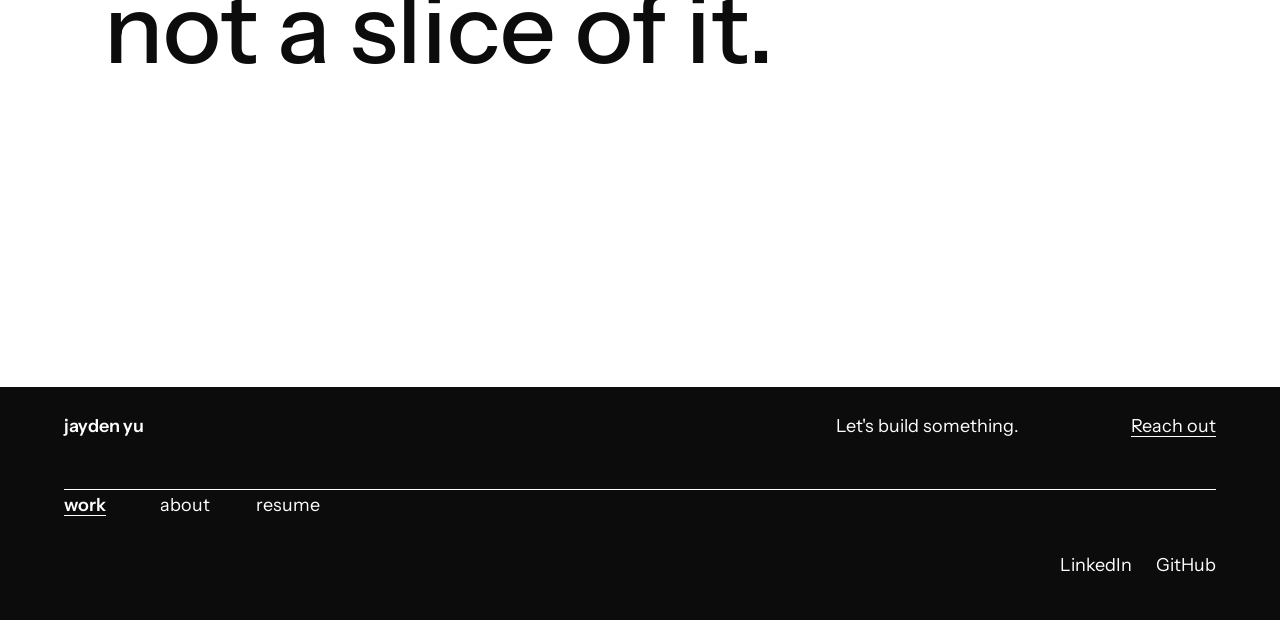
==== commit 1d75dca8: "Rebuild portfolio as a UX design portfolio Replaces the single-page AI-products site with a five-pag" ====
--- a/index.html
+++ b/index.html
@@ -1,573 +1,95 @@
-<!DOCTYPE html>
+<!doctype html>
 <html lang="en">
 <head>
-<meta charset="UTF-8">
-<meta name="viewport" content="width=device-width, initial-scale=1.0">
-<title>Jayden Yu — I build AI SaaS products</title>
-<meta name="description" content="Jayden Yu builds AI SaaS products — Archspace, wellbeingABC, tomatomeet, iNurra.">
+<meta charset="utf-8">
+<meta name="viewport" content="width=device-width, initial-scale=1">
+<title>Jayden Yu — Product Designer</title>
+<meta name="description" content="Jayden Yu, a product designer who builds consumer products from nothing and owns them end to end. Case studies: iNurra and wellbeingABC.">
+<link rel="canonical" href="https://jaydenyu0210.github.io/">
+<meta property="og:title" content="Jayden Yu — Product Designer">
+<meta property="og:description" content="Jayden Yu, a product designer who builds consumer products from nothing and owns them end to end. Case studies: iNurra and wellbeingABC.">
+<meta property="og:type" content="website">
+<meta property="og:url" content="https://jaydenyu0210.github.io/">
+<meta property="og:image" content="https://jaydenyu0210.github.io/assets/inurra-thumb-1024.jpg">
+<meta name="twitter:card" content="summary_large_image">
 <link rel="preconnect" href="https://fonts.googleapis.com">
 <link rel="preconnect" href="https://fonts.gstatic.com" crossorigin>
-<link href="https://fonts.googleapis.com/css2?family=Instrument+Serif:ital@0;1&family=Instrument+Sans:ital,wght@0,400;0,500;0,600;1,400&family=Spline+Sans+Mono:wght@400;500&display=swap" rel="stylesheet">
-<style>
-  :root {
-    --paper: #FAF9F5;
-    --ink: #131311;
-    --ink-soft: #4a4a45;
-    --ink-faint: #8b8b83;
-    --hairline: rgba(19, 19, 17, 0.14);
-    --accent: #d9532b;
-    --serif: "Instrument Serif", Georgia, serif;
-    --sans: "Instrument Sans", -apple-system, sans-serif;
-    --mono: "Spline Sans Mono", ui-monospace, monospace;
-    --ease: cubic-bezier(0.22, 1, 0.36, 1);
-  }
-
-  * { margin: 0; padding: 0; box-sizing: border-box; }
-
-  html { scroll-behavior: smooth; }
-
-  body {
-    background: var(--paper);
-    color: var(--ink);
-    font-family: var(--sans);
-    font-size: 17px;
-    line-height: 1.6;
-    -webkit-font-smoothing: antialiased;
-    overflow-x: hidden;
-  }
-
-  /* grain */
-  body::after {
-    content: "";
-    position: fixed;
-    inset: 0;
-    pointer-events: none;
-    z-index: 999;
-    opacity: 0.35;
-    background-image: url("data:image/svg+xml,%3Csvg xmlns='http://www.w3.org/2000/svg' width='120' height='120'%3E%3Cfilter id='n'%3E%3CfeTurbulence type='fractalNoise' baseFrequency='0.9' numOctaves='2'/%3E%3CfeColorMatrix values='0 0 0 0 0 0 0 0 0 0 0 0 0 0 0 0 0 0 0.04 0'/%3E%3C/filter%3E%3Crect width='120' height='120' filter='url(%23n)'/%3E%3C/svg%3E");
-  }
-
-  ::selection { background: var(--ink); color: var(--paper); }
-
-  a { color: inherit; text-decoration: none; }
-
-  .wrap {
-    max-width: 1200px;
-    margin: 0 auto;
-    padding: 0 clamp(20px, 4vw, 48px);
-  }
-
-  /* ---------- nav ---------- */
-  nav {
-    position: fixed;
-    top: 0; left: 0; right: 0;
-    z-index: 100;
-    background: color-mix(in srgb, var(--paper) 88%, transparent);
-    backdrop-filter: blur(12px);
-    -webkit-backdrop-filter: blur(12px);
-    border-bottom: 1px solid var(--hairline);
-  }
-  nav .wrap {
-    display: flex;
-    justify-content: space-between;
-    align-items: center;
-    height: 60px;
-  }
-  .nav-name {
-    font-family: var(--mono);
-    font-size: 13px;
-    font-weight: 500;
-    letter-spacing: 0.08em;
-    text-transform: uppercase;
-  }
-  .nav-name span { color: var(--accent); }
-  .nav-links {
-    display: flex;
-    gap: clamp(16px, 3vw, 36px);
-  }
-  .nav-links a {
-    font-family: var(--mono);
-    font-size: 12px;
-    letter-spacing: 0.08em;
-    text-transform: uppercase;
-    color: var(--ink-soft);
-    transition: color 0.25s;
-  }
-  .nav-links a:hover { color: var(--accent); }
-
-  /* load-in */
-  .rise {
-    opacity: 0;
-    transform: translateY(28px);
-    animation: rise 1s var(--ease) forwards;
-  }
-  @keyframes rise {
-    to { opacity: 1; transform: translateY(0); }
-  }
-
-  /* ---------- work (opens the page) ---------- */
-  main { padding-top: 60px; }
-
-  .about-top {
-    padding: clamp(48px, 8vh, 90px) 0 clamp(40px, 7vh, 72px);
-  }
-
-  /* ---------- projects ---------- */
-  .project {
-    display: block;
-    border-top: 1px solid var(--hairline);
-    padding: clamp(28px, 4.5vh, 48px) 0;
-  }
-  .project:last-of-type { border-bottom: 1px solid var(--hairline); }
-
-  .project-row {
-    display: grid;
-    grid-template-columns: auto 1fr auto;
-    gap: clamp(18px, 3.5vw, 44px);
-    align-items: start;
-  }
-  .project-icon {
-    width: clamp(60px, 8vw, 92px);
-    height: clamp(60px, 8vw, 92px);
-    border-radius: 24%;
-    border: 1px solid var(--hairline);
-    object-fit: cover;
-    background: #fff;
-    display: block;
-    transition: transform 0.5s var(--ease), box-shadow 0.5s var(--ease);
-  }
-  .project:hover .project-icon {
-    transform: rotate(-4deg) scale(1.05);
-    box-shadow: 0 14px 32px -14px rgba(19, 19, 17, 0.35);
-  }
-
-  .project-num {
-    font-family: var(--mono);
-    font-size: 12px;
-    letter-spacing: 0.1em;
-    color: var(--ink-faint);
-    display: block;
-    margin-bottom: 6px;
-    transition: color 0.35s;
-  }
-  .project-title {
-    font-family: var(--serif);
-    font-weight: 400;
-    font-size: clamp(32px, 4.5vw, 58px);
-    line-height: 1.05;
-    letter-spacing: -0.01em;
-    transition: transform 0.45s var(--ease);
-    transform-origin: left center;
-  }
-  .project-arrow {
-    font-family: var(--serif);
-    font-size: clamp(26px, 3vw, 40px);
-    color: var(--ink-faint);
-    transition: transform 0.45s var(--ease), color 0.35s;
-    display: inline-block;
-    align-self: center;
-  }
-  .project-desc {
-    max-width: 56ch;
-    color: var(--ink-soft);
-    font-size: 22px;
-    margin-top: 12px;
-  }
-  .project:hover .project-title { transform: translateX(10px); }
-  .project:hover .project-arrow {
-    transform: translate(6px, 0) rotate(-45deg);
-    color: var(--accent);
-  }
-  .project:hover .project-num { color: var(--accent); }
-
-  /* ---------- about ---------- */
-  .about-top p {
-    font-family: var(--serif);
-    font-size: clamp(26px, 3.4vw, 44px);
-    line-height: 1.35;
-    max-width: 26ch;
-  }
-  .about-top p em { font-style: italic; color: var(--accent); }
-
-  /* ---------- contact ---------- */
-  footer {
-    border-top: 1px solid var(--hairline);
-    padding: clamp(70px, 14vh, 150px) 0 40px;
-  }
-  .contact-kicker {
-    font-family: var(--mono);
-    font-size: 13px;
-    letter-spacing: 0.14em;
-    text-transform: uppercase;
-    color: var(--ink-faint);
-    margin-bottom: 20px;
-  }
-  .contact-link {
-    font-family: var(--serif);
-    font-size: clamp(26px, 4vw, 52px);
-    line-height: 1.05;
-    letter-spacing: -0.015em;
-    display: inline-block;
-    position: relative;
-    word-break: break-all;
-  }
-  .contact-link::after {
-    content: "";
-    position: absolute;
-    left: 0; bottom: 4px;
-    width: 100%;
-    height: 2px;
-    background: var(--accent);
-    transform: scaleX(0);
-    transform-origin: left;
-    transition: transform 0.5s var(--ease);
-  }
-  .contact-link:hover::after { transform: scaleX(1); }
-  .footer-bottom {
-    margin-top: clamp(60px, 10vh, 110px);
-    display: flex;
-    justify-content: space-between;
-    align-items: center;
-    gap: 20px;
-    flex-wrap: wrap;
-    border-top: 1px solid var(--hairline);
-    padding-top: 24px;
-  }
-  .footer-bottom, .footer-social a {
-    font-family: var(--mono);
-    font-size: 12px;
-    letter-spacing: 0.08em;
-    text-transform: uppercase;
-    color: var(--ink-faint);
-  }
-  .footer-social { display: flex; gap: 28px; }
-  .footer-social a { transition: color 0.25s; }
-  .footer-social a:hover { color: var(--accent); }
-
-  /* ---------- tools trigger ---------- */
-  .tools-btn {
-    display: inline-flex;
-    align-items: center;
-    gap: 8px;
-    margin-top: 16px;
-    padding: 7px 14px;
-    border: 1px solid var(--hairline);
-    border-radius: 999px;
-    background: transparent;
-    color: var(--ink-soft);
-    font-family: var(--mono);
-    font-size: 11px;
-    letter-spacing: 0.1em;
-    text-transform: uppercase;
-    cursor: pointer;
-    transition: color 0.25s, border-color 0.25s, background 0.25s;
-  }
-  .tools-btn::before {
-    content: "";
-    width: 5px;
-    height: 5px;
-    border-radius: 50%;
-    background: var(--accent);
-    opacity: 0.75;
-  }
-  .tools-btn:hover {
-    color: var(--ink);
-    border-color: var(--accent);
-    background: color-mix(in srgb, var(--accent) 8%, transparent);
-  }
-  .tools-btn:focus-visible { outline: 2px solid var(--accent); outline-offset: 3px; }
-
-  /* ---------- modal ---------- */
-  .modal {
-    position: fixed;
-    inset: 0;
-    z-index: 200;
-    display: none;
-    align-items: center;
-    justify-content: center;
-    padding: 20px;
-  }
-  .modal.open { display: flex; }
-  .modal-scrim {
-    position: absolute;
-    inset: 0;
-    background: rgba(19, 19, 17, 0.42);
-    backdrop-filter: blur(4px);
-    -webkit-backdrop-filter: blur(4px);
-    animation: fade 0.3s var(--ease) forwards;
-  }
-  @keyframes fade { from { opacity: 0; } to { opacity: 1; } }
-  .modal-card {
-    position: relative;
-    background: var(--paper);
-    border: 1px solid var(--hairline);
-    border-radius: 6px;
-    box-shadow: 0 40px 80px -30px rgba(19, 19, 17, 0.5);
-    width: min(720px, 100%);
-    max-height: min(80vh, 760px);
-    overflow-y: auto;
-    padding: clamp(26px, 4vw, 40px);
-    animation: pop 0.4s var(--ease) forwards;
-  }
-  @keyframes pop {
-    from { opacity: 0; transform: translateY(18px) scale(0.985); }
-    to { opacity: 1; transform: none; }
-  }
-  .modal-kicker {
-    font-family: var(--mono);
-    font-size: 11px;
-    letter-spacing: 0.14em;
-    text-transform: uppercase;
-    color: var(--ink-faint);
-  }
-  .modal-title {
-    font-family: var(--serif);
-    font-size: clamp(28px, 4vw, 42px);
-    line-height: 1.1;
-    margin: 6px 0 4px;
-  }
-  .modal-close {
-    position: absolute;
-    top: 16px; right: 18px;
-    background: none;
-    border: none;
-    font-family: var(--serif);
-    font-size: 26px;
-    line-height: 1;
-    color: var(--ink-faint);
-    cursor: pointer;
-    transition: color 0.25s, transform 0.3s var(--ease);
-  }
-  .modal-close:hover { color: var(--accent); transform: rotate(90deg); }
-  .tool-group { margin-top: 26px; }
-  .tool-group h4 {
-    font-family: var(--mono);
-    font-size: 11px;
-    font-weight: 500;
-    letter-spacing: 0.14em;
-    text-transform: uppercase;
-    color: var(--ink-faint);
-    padding-bottom: 8px;
-    border-bottom: 1px solid var(--hairline);
-    margin-bottom: 12px;
-  }
-  .tool-chips { display: flex; flex-wrap: wrap; gap: 8px; }
-  .tool-chip {
-    font-size: 14px;
-    line-height: 1.2;
-    padding: 6px 12px;
-    border: 1px solid var(--hairline);
-    border-radius: 999px;
-    color: var(--ink-soft);
-    background: #fff;
-  }
-  body.locked { overflow: hidden; }
-
-  /* scroll reveal */
-  .reveal {
-    opacity: 0;
-    transform: translateY(32px);
-    transition: opacity 0.9s var(--ease), transform 0.9s var(--ease);
-  }
-  .reveal.in { opacity: 1; transform: translateY(0); }
-
-  @media (max-width: 720px) {
-    .project-row { grid-template-columns: auto 1fr; }
-    .project-arrow { display: none; }
-    .nav-links a:not(:last-child) { display: none; }
-  }
-
-  @media (prefers-reduced-motion: reduce) {
-    *, *::before, *::after { animation: none !important; transition: none !important; }
-    .rise, .reveal { opacity: 1; transform: none; }
-  }
-</style>
+<link href="https://fonts.googleapis.com/css2?family=Instrument+Sans:ital,wght@0,400..700;1,400..700&display=swap" rel="stylesheet">
+<link rel="stylesheet" href="/assets/site.css">
+<link rel="icon" href="/assets/inurra.jpg">
+<script>document.documentElement.classList.add("js");</script>
 </head>
 <body>
+<a class="skip-link" href="#main">Skip to content</a>
+<header class="nav">
+  <div class="container nav-inner">
+    <a class="nav-mark" href="/">jayden yu</a>
+    <button class="nav-toggle" type="button" aria-expanded="false" aria-controls="nav-links" aria-label="Open menu"><i aria-hidden="true"></i></button>
+    <nav class="nav-links" id="nav-links" aria-label="Primary">
+      <a href="/" aria-current="page">work</a>
+      <a href="/about/">about</a>
+      <a href="/resume/">resume</a>
+    </nav>
+  </div>
+</header>
+<main id="main">
 
-<nav>
-  <div class="wrap">
-    <a href="#" class="nav-name">Jayden&nbsp;Yu</a>
-    <div class="nav-links">
-      <a href="#work">Work</a>
-      <a href="#about">About</a>
-      <a href="#contact">Contact</a>
-      <a href="https://www.linkedin.com/in/jaydenyu0210" target="_blank" rel="noopener">LinkedIn</a>
+  <section class="container hero">
+    <h1 class="hero-name reveal fade">Jayden Yu</h1>
+    <p class="hero-role reveal fade" data-delay="1"><em>Product Designer</em></p>
+    <div class="hero-copy reveal fade" data-delay="2">
+        <p>I&#x27;m a product designer. I build consumer software from zero — the first idea through to the thing people actually use.</p>
+        <p>I take on more scope than is sensible for one person, and then I make sure the thing actually ships.</p>
     </div>
-  </div>
-</nav>
+  </section>
 
-<main class="wrap" id="work">
-  <div class="about-top" id="about">
-    <p class="rise" style="animation-delay:0.1s">I build <em>AI products</em> from scratch that actually help people.</p>
-  </div>
+  <section class="container" aria-labelledby="work-h">
+    <h2 class="visually-hidden" id="work-h">Selected work</h2>
+    <div class="work-grid">
+      <a class="thumb reveal fade" href="/work/inurra/">
+        <picture><source type="image/webp" srcset="/assets/inurra-thumb-512.webp 512w, /assets/inurra-thumb-768.webp 768w, /assets/inurra-thumb-1024.webp 1024w" sizes="(max-width: 767px) calc(100vw - 48px), min(673px, 50vw)"><img src="/assets/inurra-thumb-1024.jpg" srcset="/assets/inurra-thumb-512.jpg 512w, /assets/inurra-thumb-768.jpg 768w, /assets/inurra-thumb-1024.jpg 1024w" sizes="(max-width: 767px) calc(100vw - 48px), min(673px, 50vw)" alt="Promotional render of iNurra on an iPhone, showing a dose reminder, today&#x27;s readings and shortcuts into the records." width="1024" height="1024" loading="eager" fetchpriority="high" decoding="async"></picture>
+        <span class="thumb-meta">
+          <span class="t">iNurra</span>
+          <span class="c">Consumer health · iOS app</span>
+        </span>
+      </a>
+      <a class="thumb reveal fade" href="/work/wellbeingabc/">
+        <picture><source type="image/webp" srcset="/assets/wellbeingabc-thumb-512.webp 512w, /assets/wellbeingabc-thumb-768.webp 768w, /assets/wellbeingabc-thumb-1024.webp 1024w" sizes="(max-width: 767px) calc(100vw - 48px), min(673px, 50vw)"><img src="/assets/wellbeingabc-thumb-1024.jpg" srcset="/assets/wellbeingabc-thumb-512.jpg 512w, /assets/wellbeingabc-thumb-768.jpg 768w, /assets/wellbeingabc-thumb-1024.jpg 1024w" sizes="(max-width: 767px) calc(100vw - 48px), min(673px, 50vw)" alt="Promotional render of wellbeingABC on a laptop and a phone, showing the coaching homepage and its self-assessment cards under the product&#x27;s HappyGoose working mark." width="1024" height="1024" loading="eager" fetchpriority="high" decoding="async"></picture>
+        <span class="thumb-meta">
+          <span class="t">wellbeingABC</span>
+          <span class="c">Two-sided marketplace · Web</span>
+        </span>
+      </a>
+    </div>
+  </section>
 
-  <a class="project rise" style="animation-delay:0.3s" href="https://github.com/jaydenyu0210/archspace" target="_blank" rel="noopener">
-    <div class="project-row">
-      <img class="project-icon" src="assets/archspace.png" alt="Archspace app icon">
-      <div>
-        <span class="project-num">01</span>
-        <span class="project-title">Archspace</span>
-        <p class="project-desc">Node-based workflows for architecture and construction. Wire up a graph on a canvas — write a brief, generate a scheme, check it against code, export a real DXF drawing — then press Run. Workflows save as plain text that reads well in a git diff, so a colleague can review one in a pull request instead of it being locked inside an application.</p>
-        <button type="button" class="tools-btn" data-tools="archspace">Tools used</button>
-      </div>
-      <span class="project-arrow">→</span>
+  <section class="container statement" aria-label="Approach">
+    <p class="reveal">I build the <em>whole</em> product,</p>
+    <p class="reveal" data-delay="1">not a slice of it.</p>
+  </section>
+
+</main>
+<footer class="site-footer">
+  <div class="container">
+    <div class="grid footer-a">
+      <span class="footer-mark">jayden yu</span>
+      <span class="footer-cta">Let&#x27;s build something.</span>
+      <span class="footer-mail"><a href="mailto:jiaweiyu2009@gmail.com">Reach out</a></span>
     </div>
-  </a>
-
-  <a class="project rise" style="animation-delay:0.4s" href="https://apps.apple.com/us/app/inurra/id6758828697" target="_blank" rel="noopener">
-    <div class="project-row">
-      <img class="project-icon" src="assets/inurra.jpg" alt="iNurra app icon">
-      <div>
-        <span class="project-num">02</span>
-        <span class="project-title">iNurra</span>
-        <p class="project-desc">An AI-powered post-discharge care app for elderly patients — a visual cognitive calendar, medication decoder, and symptom tracker built to close the 30-day hospital readmission gap.</p>
-        <button type="button" class="tools-btn" data-tools="inurra">Tools used</button>
-      </div>
-      <span class="project-arrow">→</span>
-    </div>
-  </a>
-
-  <a class="project rise" style="animation-delay:0.5s" href="https://wellbeingABC.com" target="_blank" rel="noopener">
-    <div class="project-row">
-      <img class="project-icon" src="assets/wellbeing.png" alt="wellbeingABC goose logo">
-      <div>
-        <span class="project-num">03</span>
-        <span class="project-title">wellbeingABC.com</span>
-        <p class="project-desc">A dual-sided coaching marketplace connecting clients with trained coaches for their wellness goals — role-based dashboards, real-time chat, personal journaling, and clinically-informed self-assessments.</p>
-        <button type="button" class="tools-btn" data-tools="wellbeing">Tools used</button>
-      </div>
-      <span class="project-arrow">→</span>
-    </div>
-  </a>
-
-  <a class="project rise" style="animation-delay:0.6s" href="https://tomatomeet.com" target="_blank" rel="noopener">
-    <div class="project-row">
-      <img class="project-icon" src="assets/tomatomeet.png" alt="tomatomeet logo">
-      <div>
-        <span class="project-num">04</span>
-        <span class="project-title">tomatomeet.com</span>
-        <p class="project-desc">No-login WebRTC video conferencing with real-time transcription, GPT-4 meeting insights, and automated email recaps — join a call, leave with the notes already written.</p>
-        <button type="button" class="tools-btn" data-tools="tomatomeet">Tools used</button>
-      </div>
-      <span class="project-arrow">→</span>
-    </div>
-  </a>
-</main>
-
-<footer id="contact">
-  <div class="wrap">
-    <p class="contact-kicker reveal">Have an idea worth building?</p>
-    <a class="contact-link reveal" href="mailto:jiaweiyu2009@gmail.com">jiaweiyu2009@gmail.com</a>
-    <div class="footer-bottom">
-      <span>© 2026 Jayden Yu</span>
-      <div class="footer-social">
-        <a href="https://github.com/jaydenyu0210" target="_blank" rel="noopener">GitHub</a>
-        <a href="https://www.linkedin.com/in/jaydenyu0210" target="_blank" rel="noopener">LinkedIn</a>
+    <hr class="footer-seam">
+    <div class="grid footer-b">
+      <nav aria-label="Footer">
+        <a href="/" aria-current="page">work</a>
+        <a href="/about/">about</a>
+        <a href="/resume/">resume</a>
+      </nav>
+      <div class="social">
+        <a href="https://www.linkedin.com/in/jaydenyu0210" rel="me noopener" target="_blank">LinkedIn</a>
+        <a href="https://github.com/jaydenyu0210" rel="me noopener" target="_blank">GitHub</a>
       </div>
     </div>
   </div>
 </footer>
-
-<div class="modal" id="toolsModal" role="dialog" aria-modal="true" aria-labelledby="toolsTitle">
-  <div class="modal-scrim" data-close></div>
-  <div class="modal-card">
-    <button class="modal-close" type="button" data-close aria-label="Close">×</button>
-    <span class="modal-kicker">Tools used</span>
-    <h3 class="modal-title" id="toolsTitle"></h3>
-    <div id="toolsBody"></div>
-  </div>
-</div>
-
-<script>
-  const TOOLS = {
-    wellbeing: {
-      title: "wellbeingABC.com",
-      groups: [
-        ["Product", ["Next.js", "TypeScript", "Tailwind CSS", "WeChat Mini Program"]],
-        ["Data & payments", ["Supabase", "PostgreSQL", "Stripe"]],
-        ["Infrastructure", ["Vercel", "AWS EC2", "Docker"]],
-        ["Built with", ["Claude Code"]]
-      ]
-    },
-    inurra: {
-      title: "iNurra",
-      groups: [
-        ["Mobile", ["React Native", "Expo", "TypeScript"]],
-        ["AI", ["Google Gemini"]],
-        ["Backend", ["Supabase", "PostgreSQL", "Spring Boot"]],
-        ["Built with", ["Claude Code"]]
-      ]
-    },
-    archspace: {
-      title: "Archspace",
-      groups: [
-        ["Desktop app", ["Electron", "React", "TypeScript", "React Flow", "Zustand", "Tailwind CSS"]],
-        ["Engine", ["Node.js", "YAML workflow documents", "pnpm monorepo", "Vite", "Vitest"]],
-        ["AI", ["Vercel AI SDK", "Anthropic Claude", "Model Context Protocol"]],
-        ["AEC", ["DXF export", "IFC geometry", "Autodesk Revit"]],
-        ["Built with", ["Claude Code"]]
-      ]
-    },
-    tomatomeet: {
-      title: "tomatomeet.com",
-      groups: [
-        ["Product", ["Next.js", "TypeScript", "Vercel"]],
-        ["Real-time video", ["WebRTC", "mediasoup SFU", "Socket.IO"]],
-        ["Backend & AI", ["Node.js", "Prisma", "PostgreSQL", "OpenAI GPT-4", "Resend"]],
-        ["Built with", ["Claude Code"]]
-      ]
-    }
-  };
-
-  const modal = document.getElementById("toolsModal");
-  const modalTitle = document.getElementById("toolsTitle");
-  const modalBody = document.getElementById("toolsBody");
-  let lastTrigger = null;
-
-  function openTools(key, trigger) {
-    const data = TOOLS[key];
-    if (!data) return;
-    lastTrigger = trigger;
-    modalTitle.textContent = data.title;
-    modalBody.innerHTML = data.groups.map(([label, items]) => `
-      <div class="tool-group">
-        <h4>${label}</h4>
-        <div class="tool-chips">${items.map((t) => `<span class="tool-chip">${t}</span>`).join("")}</div>
-      </div>`).join("");
-    modal.classList.add("open");
-    document.body.classList.add("locked");
-    modal.querySelector(".modal-close").focus();
-  }
-
-  function closeTools() {
-    modal.classList.remove("open");
-    document.body.classList.remove("locked");
-    if (lastTrigger) lastTrigger.focus();
-  }
-
-  document.querySelectorAll(".tools-btn").forEach((btn) => {
-    btn.addEventListener("click", (e) => {
-      e.preventDefault();
-      e.stopPropagation();
-      openTools(btn.dataset.tools, btn);
-    });
-  });
-  modal.querySelectorAll("[data-close]").forEach((el) => el.addEventListener("click", closeTools));
-  document.addEventListener("keydown", (e) => {
-    if (e.key === "Escape" && modal.classList.contains("open")) closeTools();
-  });
-
-  const io = new IntersectionObserver((entries) => {
-    entries.forEach((e) => {
-      if (e.isIntersecting) {
-        e.target.classList.add("in");
-        io.unobserve(e.target);
-      }
-    });
-  }, { threshold: 0.12 });
-  document.querySelectorAll(".reveal").forEach((el) => io.observe(el));
-</script>
-
+<script src="/assets/site.js" defer></script>
 </body>
 </html>
--- a/assets/site.css
+++ b/assets/site.css
@@ -0,0 +1,845 @@
+/* ==========================================================================
+   Jayden Yu — portfolio
+   One typeface. Italic is the only emphasis. Whitespace is the structure.
+   ========================================================================== */
+
+:root {
+  /* ---- ground ---- */
+  --ground:          #ffffff;
+  --ground-inverse:  #0c0c0c;
+  --ground-overlay:  #f5f5f5;
+
+  /* ---- ink ---- */
+  --ink:             #000000;
+  --ink-display:     #0c0c0c;
+  --ink-inverse:     #ffffff;
+
+  /* Greys are AA-checked against the surface each one actually sits on.
+     The reference's #7a7a7a / #999 / #c4c4c4 all fail on white (4.29 / 2.85 /
+     1.74), so each is nudged to the nearest passing value. */
+  --muted-strong:    #737373;   /* 4.74:1 on white  — meta lines, labels */
+  --muted:           #d4d4d4;   /* 4.93:1 on scrim  — hover category only */
+  --muted-soft:      #737373;   /* 4.74:1 on white  — about subhead */
+
+  /* ---- rules ---- */
+  --rule:            #111111;
+  --rule-inverse:    #ffffff;
+
+  /* ---- accent: coral. #fb8787 is decorative only (2.36:1 on white).
+         --accent-text is the AA-safe cut used for any coloured text. ---- */
+  --accent:          #fb8787;
+  --accent-text:     #b34a4a;
+
+  --scrim:           rgba(0, 0, 0, 0.6);
+
+  /* ---- cover grounds, sampled from the project artwork ---- */
+  --cover-inurra:    #cedde0;
+  --cover-wellbeing: #fdc94a;
+
+  /* ---- type ---- */
+  --font: "Instrument Sans", -apple-system, BlinkMacSystemFont, "Segoe UI Variable",
+          "Segoe UI", Helvetica, Arial, sans-serif;
+
+  /* Scale. The gap between display and body is the hierarchy — do not fill it. */
+  --t-display-1: 108px;
+  --t-display-2: 98px;
+  --t-display-3: clamp(32px, 4.4vw, 64px);
+  --t-cover:     clamp(40px, 5.6vw, 80px);
+  --t-title-1:   clamp(36px, 3.2vw, 42px);
+  --t-title-2:   clamp(28px, 2.8vw, 36px);
+  --t-heading:   24px;
+  --t-stat:      clamp(24px, 2.4vw, 32px);
+  --t-body-lg:   clamp(18px, 1.8vw, 24px);
+  --t-body-md:   21px;
+  --t-body:      18px;
+  --t-body-sm:   16px;
+  --t-caption:   14px;
+
+  /* ---- space ---- */
+  --s-1: 4px;   --s-2: 8px;   --s-3: 16px;  --s-4: 24px;  --s-5: 32px;
+  --s-6: 40px;  --s-7: 48px;  --s-8: 64px;  --s-9: 80px;  --s-10: 124px;
+  --s-11: 140px; --s-12: 200px; --s-13: 224px;
+
+  /* ---- measure ---- */
+  --measure-wide:   880px;
+  --measure:        760px;
+  --measure-narrow: 676px;
+
+  /* ---- motion ---- */
+  --ease-out-expo: cubic-bezier(0.19, 1, 0.22, 1);
+  --ease-power3:   cubic-bezier(0.645, 0.045, 0.355, 1);
+  --ease-circ:     cubic-bezier(0.785, 0.135, 0.15, 0.86);
+
+  --nav-h: 80px;
+}
+
+/* ==========================================================================
+   reset
+   ========================================================================== */
+
+*, *::before, *::after { box-sizing: border-box; }
+
+html {
+  -webkit-text-size-adjust: 100%;
+  scroll-behavior: smooth;
+}
+
+body {
+  margin: 0;
+  background: var(--ground);
+  color: var(--ink);
+  font: 400 var(--t-body) / 30px var(--font);
+  letter-spacing: 0;
+  text-transform: none;
+  -webkit-font-smoothing: antialiased;
+  -moz-osx-font-smoothing: grayscale;
+  overflow-x: hidden;
+}
+
+h1, h2, h3, h4, p, figure, blockquote, ul, ol { margin: 0; }
+ul, ol { padding: 0; list-style: none; }
+img, svg { display: block; max-width: 100%; }
+img { height: auto; }
+/* so every `.x img` rule below still applies to a srcset image */
+picture { display: contents; }
+
+h1, h2 { font-weight: 700; letter-spacing: 0; }
+h3, h4 { font-weight: 600; letter-spacing: 0; }
+
+a { color: var(--accent-text); text-decoration: none; }
+a:focus-visible,
+button:focus-visible {
+  outline: 2px solid var(--accent-text);
+  outline-offset: 3px;
+}
+
+em, i { font-style: italic; }
+
+::selection { background: var(--ink); color: var(--ground); }
+
+.visually-hidden {
+  position: absolute; width: 1px; height: 1px;
+  margin: -1px; padding: 0; overflow: hidden;
+  clip: rect(0 0 0 0); clip-path: inset(50%); white-space: nowrap;
+}
+
+.skip-link {
+  position: absolute; top: -100px; left: var(--s-4); z-index: 200;
+  background: var(--ground); color: var(--ink);
+  padding: var(--s-3) var(--s-4);
+  font-size: var(--t-body-sm); font-weight: 600;
+  border: 2px solid var(--ink);
+}
+.skip-link:focus { top: var(--s-3); }
+
+/* ==========================================================================
+   layout
+   ========================================================================== */
+
+.container {
+  width: 100%;
+  max-width: 1452px;
+  margin-inline: auto;
+  padding-inline: var(--s-8);
+}
+
+.grid {
+  display: grid;
+  grid-template-columns: repeat(12, 1fr);
+  gap: 30px;
+}
+
+.col-6  { grid-column: span 6; }
+.col-4  { grid-column: span 4; }
+.col-12 { grid-column: span 12; }
+
+.measure        { max-width: var(--measure); }
+.measure-wide   { max-width: var(--measure-wide); }
+.measure-narrow { max-width: var(--measure-narrow); }
+.measure-center { margin-inline: auto; }
+
+/* rules — the only dividers on the site */
+.rule {
+  height: 1px; border: 0;
+  background: var(--rule);
+  margin-block: var(--s-4);
+}
+.rule-heavy {
+  height: 2px; border: 0;
+  background: var(--ink);
+  margin: 0;
+}
+
+/* ==========================================================================
+   nav
+   ========================================================================== */
+
+.nav {
+  position: sticky; top: 0; z-index: 120;
+  height: var(--nav-h);
+  background: var(--ground-inverse);
+  transition: background 0.4s var(--ease-circ);
+}
+.nav-inner {
+  display: flex; align-items: center; justify-content: space-between;
+  height: 100%;
+}
+.nav-mark {
+  font-size: 24px; font-weight: 600; letter-spacing: -0.5px;
+  color: var(--ink-inverse); text-decoration: none;
+}
+.nav-links { display: flex; align-items: center; gap: 30px; }
+.nav-links a {
+  position: relative;
+  font-size: var(--t-caption); font-weight: 500;
+  color: var(--ink-inverse);
+  padding-block: var(--s-4) var(--s-1);
+}
+.nav-links a::after {
+  content: ""; position: absolute; left: 0; bottom: 0;
+  width: 0; height: 1px; background: var(--accent);
+  transition: width 0.2s var(--ease-out-expo);
+}
+.nav-links a:hover::after,
+.nav-links a:focus-visible::after { width: 100%; }
+.nav-links a[aria-current] { font-weight: 600; }
+.nav-links a[aria-current]::after { width: 100%; }
+
+/* transparent over a full-bleed cover, fills on scroll */
+.nav.over-cover { background: transparent; }
+.nav.over-cover.filled { background: var(--ground-inverse); }
+
+/* White chrome vanishes on a pale cover, so a light cover flips it to ink
+   until the bar fills. */
+.nav.over-cover.cover-light:not(.filled) .nav-mark,
+.nav.over-cover.cover-light:not(.filled) .nav-links > a { color: var(--ink); }
+.nav.over-cover.cover-light:not(.filled) .nav-links > a::after { background: var(--accent-text); }
+.nav.over-cover.cover-light:not(.filled) .nav-toggle i,
+.nav.over-cover.cover-light:not(.filled) .nav-toggle i::before,
+.nav.over-cover.cover-light:not(.filled) .nav-toggle i::after { background: var(--ink); }
+
+.nav-toggle { display: none; }
+
+/* ==========================================================================
+   hero — home
+   ========================================================================== */
+
+.hero {
+  padding-block: var(--s-10) var(--s-9);
+  text-align: center;
+}
+.hero-name {
+  font-size: var(--t-title-1); font-weight: 600; line-height: 1.2;
+}
+.hero-role {
+  font-size: var(--t-body-md); font-style: italic; line-height: 40px;
+  font-weight: 400;
+}
+.hero-copy {
+  margin-top: var(--s-6);
+  max-width: var(--measure-wide); margin-inline: auto;
+}
+.hero-copy p {
+  font-size: var(--t-body-lg); line-height: 1.67;
+}
+.hero-copy p + p { margin-top: var(--s-4); }
+
+/* ==========================================================================
+   work grid — bare squares, everything lives in the hover
+   ========================================================================== */
+
+.work-grid {
+  display: grid;
+  grid-template-columns: repeat(2, 1fr);
+  gap: 30px;
+  padding-bottom: var(--s-9);
+}
+
+.thumb {
+  position: relative; display: block;
+  aspect-ratio: 1 / 1;
+  overflow: hidden;
+  background: var(--ground-overlay);
+  color: var(--ink-inverse);
+  text-decoration: none;
+}
+.thumb img {
+  width: 100%; height: 100%; object-fit: cover;
+  transition: transform 0.3s ease;
+}
+.thumb::after {
+  content: ""; position: absolute; inset: 0;
+  background: var(--scrim);
+  opacity: 0;
+  transition: opacity 0.3s ease;
+}
+.thumb-meta {
+  position: absolute; left: var(--s-6); bottom: var(--s-6); z-index: 2;
+  opacity: 0;
+  transform: translateY(16px);
+  transition: opacity 0.3s ease, transform 0.3s ease;
+}
+.thumb-meta .t {
+  display: block;
+  font-size: var(--t-heading); font-weight: 600; line-height: 1.25;
+  color: var(--ink-inverse);
+}
+.thumb-meta .c {
+  display: block; margin-top: var(--s-1);
+  font-size: var(--t-body); color: var(--muted);
+}
+.thumb:hover img,
+.thumb:focus-visible img { transform: scale(1.15); }
+.thumb:hover::after,
+.thumb:focus-visible::after { opacity: 1; }
+.thumb:hover .thumb-meta,
+.thumb:focus-visible .thumb-meta { opacity: 1; transform: translateY(0); }
+
+/* the meta is the accessible name too, so it must be readable without hover
+   for anyone who never triggers it */
+@media (hover: none) {
+  .thumb::after { opacity: 1; }
+  .thumb-meta { opacity: 1; transform: none; }
+}
+
+/* ==========================================================================
+   statement — the loudest thing on the page
+   ========================================================================== */
+
+/* The inset is a margin, not padding — overriding the container's
+   padding-left here drops the gutter entirely on narrow screens. */
+.statement { padding-block: var(--s-9); }
+.statement p { margin-left: var(--s-6); }
+.statement p {
+  font-size: var(--t-display-2);
+  font-weight: 500;
+  color: var(--ink-display);
+  line-height: 1.34;
+  max-width: 15ch;
+}
+.statement p:last-child { line-height: 1.1; }
+
+
+/* ==========================================================================
+   page headline — about / resume
+   ========================================================================== */
+
+.page-head {
+  padding-top: var(--s-10);
+}
+.page-head h1 {
+  font-size: var(--t-display-1);
+  font-weight: 700;
+  line-height: 1;
+}
+.page-head-row {
+  display: flex; align-items: flex-end; justify-content: space-between;
+  gap: var(--s-8); flex-wrap: wrap;
+}
+
+/* section label bracketed by two rules — the reference's table-header device */
+.section-label {
+  font-size: var(--t-body); font-style: italic; font-weight: 400;
+  letter-spacing: 0.8px;
+}
+
+/* ==========================================================================
+   buttons — fill grows outward from the centre, 700ms
+   ========================================================================== */
+
+.btn {
+  position: relative; display: inline-block;
+  padding: var(--s-3) var(--s-5);
+  border: 2px solid var(--rule);
+  border-radius: 1px;
+  background: transparent;
+  font: 600 var(--t-body-sm) / 1.4 var(--font);
+  color: var(--ink);
+  cursor: pointer;
+  overflow: hidden;
+  transition: color 0.7s var(--ease-out-expo), border-color 0.7s var(--ease-out-expo);
+}
+.btn::after {
+  content: ""; position: absolute; z-index: -1;
+  left: 50%; top: 0; bottom: 0;
+  width: 0;
+  transform: translateX(-50%);
+  background: var(--ink);
+  transition: width 0.7s var(--ease-out-expo);
+}
+.btn span { position: relative; z-index: 1; }
+.btn:hover { color: var(--ink-inverse); border-color: var(--ink); }
+.btn:hover::after { width: 100%; }
+.btn { isolation: isolate; }
+
+.btn-print { display: none; }
+.js .btn-print { display: inline-block; }
+
+.btn-inverse {
+  border-color: var(--rule-inverse);
+  color: var(--ink-inverse);
+}
+.btn-inverse::after { background: var(--ground); }
+.btn-inverse:hover { color: var(--ink); border-color: var(--ground); }
+
+/* ==========================================================================
+   about
+   ========================================================================== */
+
+.about-body { padding-bottom: var(--s-12); }
+.about-portrait { padding-top: var(--s-10); }
+.about-portrait img {
+  width: 100%; aspect-ratio: 4 / 5; object-fit: cover; object-position: 50% 20%;
+}
+.about-text { padding-top: var(--s-11); }
+.about-greeting {
+  text-align: center;
+  font-size: clamp(32px, 3.6vw, 48px); font-weight: 700; line-height: 1.1;
+}
+.about-sub {
+  text-align: center; margin-top: var(--s-2);
+  font-size: var(--t-body-md); color: var(--muted-soft);
+}
+.about-prose {
+  margin-top: var(--s-7);
+  padding-inline: var(--s-6);
+}
+.about-prose p + p { margin-top: var(--s-4); }
+
+/* ==========================================================================
+   resume ledger — meta line is LARGER than the prose it labels
+   ========================================================================== */
+
+.entry { padding-top: var(--s-9); }
+.entry-role {
+  font-size: var(--t-heading); font-weight: 700; line-height: 40px;
+}
+.entry-meta {
+  font-size: var(--t-body); font-style: italic; color: var(--muted-strong);
+  line-height: 30px;
+}
+.entry-body { max-width: var(--measure); }
+.entry-body p + p { margin-top: var(--s-3); }
+.entry-body p { font-size: var(--t-body-sm); line-height: 27px; }
+
+.skill-group + .skill-group { margin-top: var(--s-4); }
+.skill-group dt {
+  font-size: var(--t-body-sm); font-weight: 600; line-height: 27px;
+}
+.skill-group dd {
+  margin: 0;
+  font-size: var(--t-body-sm); line-height: 27px; color: var(--ink);
+}
+
+/* ==========================================================================
+   case study
+   ========================================================================== */
+
+.cover {
+  min-height: 100vh;
+  margin-top: calc(-1 * var(--nav-h));
+  padding-top: var(--nav-h);
+  display: flex; align-items: center;
+}
+.cover-inurra    { background: var(--cover-inurra); }
+.cover-wellbeing { background: var(--cover-wellbeing); }
+
+.cover-grid {
+  width: 100%;
+  align-items: center;
+  padding-block: var(--s-9);
+}
+.cover-text { grid-column: span 6; }
+.cover-art  { grid-column: span 6; }
+.cover-art img { width: 100%; }
+
+.cover h1 {
+  font-size: var(--t-cover);
+  font-weight: 700; line-height: 1.15; letter-spacing: -0.79px;
+  color: var(--ink);
+}
+.cover-descriptor {
+  margin-top: var(--s-3);
+  font-size: var(--t-body-lg); line-height: 1.5;
+  color: var(--ink);
+  max-width: 26ch;
+}
+.cover-links { margin-top: var(--s-7); display: flex; gap: var(--s-3); flex-wrap: wrap; }
+
+.eyebrow {
+  font-size: var(--t-body);
+  font-weight: 400;
+  letter-spacing: 0.8px;
+}
+
+.cs-section { padding-top: var(--s-10); }
+.cs-section > h2 {
+  font-size: var(--t-title-2);
+  font-weight: 700; line-height: 1.25;
+  margin-bottom: var(--s-4);
+}
+.cs-section p { font-size: var(--t-body-sm); line-height: 27px; }
+.cs-section p + p { margin-top: var(--s-4); }
+
+/* These sit inside .cs-section, whose `p` and `> h2` base rules would
+   otherwise out-specify them and flatten everything to body size. */
+.cs-section h2.cs-overview-name {
+  font-size: var(--t-display-3);
+  font-weight: 700; line-height: 1.15;
+  margin-block: var(--s-4) var(--s-5);
+}
+.cs-section p.eyebrow    { font-size: var(--t-body); line-height: 30px; }
+.cs-section p.spec-label { font-size: var(--t-body); line-height: 30px; }
+.cs-section p.specimen {
+  font-size: clamp(28px, 3vw, 42px);
+  font-weight: 600; line-height: 1.2;
+}
+.cs-meta {
+  margin-top: var(--s-7);
+  align-items: end;
+}
+.cs-meta .v { font-size: var(--t-body); line-height: 30px; }
+.cs-meta .right { text-align: right; }
+.cs-meta-note {
+  margin-top: var(--s-3);
+  font-size: var(--t-body); font-style: italic; color: var(--muted-strong);
+  line-height: 30px;
+}
+
+/* three-up cards — the only place the site groups content */
+.cards { margin-top: var(--s-7); }
+.card h3 {
+  font-size: var(--t-heading); font-weight: 600; line-height: 1.3;
+  margin-bottom: var(--s-2);
+}
+.card p { font-size: var(--t-body-sm); line-height: 27px; }
+.card-num {
+  display: block; margin-bottom: var(--s-3);
+  font-size: var(--t-body); color: var(--muted-strong);
+}
+
+/* a numbered run of decisions / trade-offs */
+.run { margin-top: var(--s-7); }
+.run-item { padding-top: var(--s-6); }
+.run-item + .run-item { border-top: 1px solid var(--rule); }
+.run-item h3 {
+  font-size: var(--t-heading); font-weight: 600; line-height: 1.3;
+}
+.run-item .lead {
+  font-size: var(--t-body); font-style: italic; color: var(--muted-strong);
+  line-height: 30px;
+}
+.run-item .body { max-width: var(--measure); }
+.run-item .body p { font-size: var(--t-body-sm); line-height: 27px; }
+
+/* the honest aside — the strongest narrative device on the reference site */
+.aside-block { margin-top: var(--s-7); max-width: var(--measure); }
+.aside-block + .aside-block { margin-top: var(--s-6); }
+.aside-label {
+  font-size: var(--t-body); font-weight: 600; line-height: 30px;
+}
+.aside-block p { font-size: var(--t-body-sm); line-height: 27px; }
+
+/* flow diagram — plain type, no chrome */
+.flow {
+  margin-top: var(--s-7);
+  display: flex; flex-wrap: wrap; align-items: stretch;
+  gap: var(--s-3);
+}
+.flow-step {
+  flex: 1 1 150px;
+  padding-top: var(--s-3);
+  border-top: 2px solid var(--ink);
+}
+.flow-step .n {
+  display: block;
+  font-size: var(--t-caption); color: var(--muted-strong);
+}
+.flow-step .l {
+  display: block; margin-top: var(--s-1);
+  font-size: var(--t-body-sm); font-weight: 600; line-height: 24px;
+}
+.flow-step .d {
+  display: block; margin-top: var(--s-2);
+  font-size: var(--t-body-sm); line-height: 24px; color: var(--muted-strong);
+}
+.flow-step.is-gate { border-top-color: var(--accent); }
+
+/* outcome stats */
+.stats { margin-top: var(--s-6); }
+.stat + .stat { margin-top: var(--s-6); }
+.stat .lead { font-size: var(--t-body); line-height: 30px; }
+.stat .value {
+  display: block;
+  font-size: var(--t-stat); font-weight: 700; line-height: 1.2;
+}
+
+/* visual language interlude — real tokens from the product */
+.spec { margin-top: var(--s-7); }
+.spec-label {
+  font-size: var(--t-body); font-style: italic; color: var(--muted-strong);
+  line-height: 30px;
+}
+.specimen {
+  font-size: clamp(28px, 3vw, 42px); font-weight: 600; line-height: 1.2;
+  margin-top: var(--s-2);
+}
+.swatches {
+  display: flex; flex-wrap: wrap; gap: var(--s-4);
+  margin-top: var(--s-3);
+}
+.swatch { text-align: center; }
+.swatch i {
+  display: block; width: 56px; height: 56px; border-radius: 50%;
+  border: 1px solid rgba(0, 0, 0, 0.08);
+}
+.swatch span {
+  display: block; margin-top: var(--s-2);
+  font-size: var(--t-caption); color: var(--muted-strong);
+}
+
+/* takeaways */
+.takeaways { margin-top: var(--s-4); max-width: var(--measure-narrow); }
+.takeaways li {
+  padding-top: var(--s-4);
+  font-size: var(--t-body-sm); line-height: 27px;
+}
+.takeaways li + li { border-top: 1px solid var(--rule); margin-top: var(--s-4); }
+
+
+/* next project */
+.next-band {
+  display: block;
+  margin-top: var(--s-13);
+  padding-block: var(--s-9);
+  text-decoration: none; color: var(--ink);
+  border-top: 2px solid var(--ink);
+}
+.next-band .k {
+  font-size: var(--t-body); font-style: italic; color: var(--muted-strong);
+}
+.next-band .n {
+  display: block; margin-top: var(--s-2);
+  font-size: var(--t-display-3); font-weight: 700; line-height: 1.15;
+  transition: transform 0.5s var(--ease-out-expo);
+}
+.next-band:hover .n { transform: translateX(16px); }
+
+/* ==========================================================================
+   footer
+   ========================================================================== */
+
+.site-footer {
+  margin-top: var(--s-13);
+  background: var(--ground-inverse);
+  color: var(--ink-inverse);
+}
+.footer-a {
+  padding-block: var(--s-4);
+  align-items: center;
+}
+.footer-mark { grid-column: 1 / span 3; font-size: var(--t-body); font-weight: 600; }
+.footer-cta  { grid-column: 8 / span 3; text-align: right; font-size: var(--t-body); }
+.footer-mail { grid-column: 11 / span 2; text-align: right; font-size: var(--t-body); }
+.footer-mail a { color: var(--ink-inverse); text-decoration: underline; text-underline-offset: 4px; }
+
+.footer-seam {
+  height: 1px; border: 0; background: var(--rule-inverse);
+  margin: var(--s-4) 0 0;
+}
+.footer-b { padding-block: 0 var(--s-6); }
+.footer-b nav { grid-column: 1 / span 11; display: grid; grid-template-columns: repeat(11, 1fr); }
+.footer-b nav a:nth-child(1) { grid-column: 1; }
+.footer-b nav a:nth-child(2) { grid-column: 2; }
+.footer-b nav a:nth-child(3) { grid-column: 3; }
+.footer-b .social {
+  grid-column: 10 / span 3;
+  display: flex; justify-content: flex-end; gap: var(--s-4);
+  white-space: nowrap;
+}
+.footer-b a {
+  font-size: var(--t-body); color: var(--ink-inverse);
+}
+.footer-b nav a[aria-current] {
+  font-weight: 600; text-decoration: underline; text-underline-offset: 4px;
+}
+
+/* ==========================================================================
+   scroll reveal — the house move is a 60px slide in from the left
+   ========================================================================== */
+
+/* Scoped to .js so the page is fully readable with JavaScript off, blocked,
+   or broken. Without the class the start state is simply never applied. */
+.js .reveal {
+  opacity: 0;
+  transform: translateX(-60px);
+  transition: opacity 1.2s var(--ease-power3), transform 1.2s var(--ease-power3);
+}
+/* only hint the compositor while an element still has something to animate */
+.js .reveal:not(.in) { will-change: opacity, transform; }
+.js .reveal.rise { transform: translateY(60px); }
+.js .reveal.fade { transform: none; }
+.js .reveal.in { opacity: 1; transform: none; }
+
+.reveal[data-delay="1"] { transition-delay: 0.07s; }
+.reveal[data-delay="2"] { transition-delay: 0.14s; }
+.reveal[data-delay="3"] { transition-delay: 0.21s; }
+
+/* ==========================================================================
+   custom cursor — fine pointers only
+   ========================================================================== */
+
+.cursor {
+  position: fixed; top: 0; left: 0; z-index: 300;
+  width: 16px; height: 16px; border-radius: 50%;
+  background: var(--accent);
+  pointer-events: none;
+  display: grid; place-items: center;
+  transform: translate3d(-100px, -100px, 0) translate(-50%, -50%);
+  transition: width 0.3s var(--ease-out-expo), height 0.3s var(--ease-out-expo),
+              background 0.3s var(--ease-out-expo);
+  mix-blend-mode: normal;
+}
+.cursor span {
+  font-size: 12px; letter-spacing: 1px; text-transform: uppercase;
+  color: var(--ink-inverse); opacity: 0;
+  transition: opacity 0.2s ease;
+}
+.cursor.on-link { width: 24px; height: 24px; }
+.cursor.on-thumb { width: 76px; height: 76px; background: rgba(12, 12, 12, 0.82); }
+.cursor.on-thumb span { opacity: 1; }
+
+@media (hover: none), (pointer: coarse) {
+  .cursor { display: none; }
+}
+
+/* ==========================================================================
+   responsive
+   ========================================================================== */
+
+@media (max-width: 1169px) {
+  .container { padding-inline: var(--s-6); }
+  /* Discrete steps, not a continuous clamp: display type steps down at the
+     breakpoints and then holds. It is never made polite. */
+  :root { --nav-h: 72px; --t-display-1: 80px; }
+}
+
+@media (max-width: 991px) {
+  :root { --t-display-2: 80px; }
+}
+
+@media (max-width: 991px) {
+  .cover-text, .cover-art { grid-column: span 12; }
+  .cover-art { margin-top: var(--s-7); }
+  .cover-art img { max-width: 460px; margin-inline: auto; }
+  .cs-meta .right { text-align: left; }
+  .about-portrait { padding-top: 0; }
+  .about-text { padding-top: var(--s-7); }
+}
+
+@media (max-width: 767px) {
+  .container { padding-inline: var(--s-4); }
+  :root { --t-display-2: 72px; }
+
+  /* A 12-column track with a 30-40px gutter needs ~500px just for the gaps.
+     Below this breakpoint every grid collapses to a single column. */
+  .grid { grid-template-columns: 1fr; gap: var(--s-6); }
+  .col-6, .col-4, .col-12,
+  .cover-text, .cover-art,
+  .footer-mark, .footer-cta, .footer-mail,
+  .footer-b nav, .footer-b .social { grid-column: auto; }
+
+  /* the -60px slide would push full-width blocks past the left edge */
+  .js .reveal { transform: translateY(24px); }
+
+  .work-grid { grid-template-columns: 1fr; gap: var(--s-4); }
+
+  .statement p { margin-left: 0; max-width: none; }
+
+
+  .about-prose { padding-inline: 0; }
+  .about-greeting, .about-sub { text-align: left; }
+
+  .footer-mark, .footer-cta, .footer-mail,
+  .footer-b nav, .footer-b .social { text-align: left; }
+  .footer-a { gap: var(--s-3); }
+  .footer-b { gap: var(--s-3); }
+  .footer-b .social { display: flex; gap: var(--s-4); }
+
+
+  /* nav collapses to a full-screen overlay */
+  .nav-toggle {
+    display: grid; place-items: center;
+    width: 44px; height: 44px; margin-right: -10px;
+    background: none; border: 0; cursor: pointer;
+  }
+  .nav-toggle i {
+    display: block; position: relative;
+    width: 24px; height: 2px; background: var(--ink-inverse);
+    transition: background 0.2s ease;
+  }
+  .nav-toggle i::before, .nav-toggle i::after {
+    content: ""; position: absolute; left: 0;
+    width: 24px; height: 2px; background: var(--ink-inverse);
+    transition: transform 0.3s var(--ease-out-expo), top 0.3s var(--ease-out-expo);
+  }
+  .nav-toggle i::before { top: -6px; }
+  .nav-toggle i::after  { top: 6px; }
+  .nav-toggle[aria-expanded="true"] i { background: transparent; }
+  .nav-toggle[aria-expanded="true"] i::before { top: 0; transform: rotate(45deg); }
+  .nav-toggle[aria-expanded="true"] i::after  { top: 0; transform: rotate(-45deg); }
+
+  .nav-links {
+    position: fixed; inset: 0; z-index: 110;
+    flex-direction: column; justify-content: center; align-items: center;
+    gap: var(--s-6);
+    background: var(--ground-overlay);
+    opacity: 0; visibility: hidden;
+    transition: opacity 0.3s var(--ease-circ), visibility 0.3s;
+  }
+  .nav-links.open { opacity: 1; visibility: visible; }
+  .nav-links a { font-size: var(--t-heading); color: var(--ink); }
+  .nav-links a::after { background: var(--accent-text); }
+
+  body.nav-open { overflow: hidden; }
+}
+
+@media (max-width: 543px) {
+  :root {
+    --s-9: 56px; --s-10: 72px; --s-11: 80px; --s-12: 160px; --s-13: 200px;
+    --t-body-lg: 16px;
+    --t-display-1: 72px; --t-display-2: 48px;
+  }
+  .cover { min-height: auto; padding-block: var(--s-9); }
+  .flow-step { flex-basis: 100%; }
+}
+
+/* ==========================================================================
+   motion preferences
+   ========================================================================== */
+
+@media (prefers-reduced-motion: reduce) {
+  html { scroll-behavior: auto; }
+  *, *::before, *::after {
+    animation-duration: 0.01ms !important;
+    animation-iteration-count: 1 !important;
+    transition-duration: 0.01ms !important;
+  }
+  .js .reveal { opacity: 1; transform: none; }
+  .thumb img { transition: none; }
+  .thumb:hover img { transform: none; }
+  .cursor { display: none; }
+}
+
+/* ==========================================================================
+   print — the resume page should print cleanly
+   ========================================================================== */
+
+@media print {
+  .nav, .site-footer, .cursor, .btn { display: none !important; }
+  .js .reveal { opacity: 1 !important; transform: none !important; }
+  body { font-size: 11pt; }
+  .page-head h1 { font-size: 28pt; }
+  .entry { padding-top: 18pt; break-inside: avoid; }
+  .container { padding-inline: 0; max-width: none; }
+}
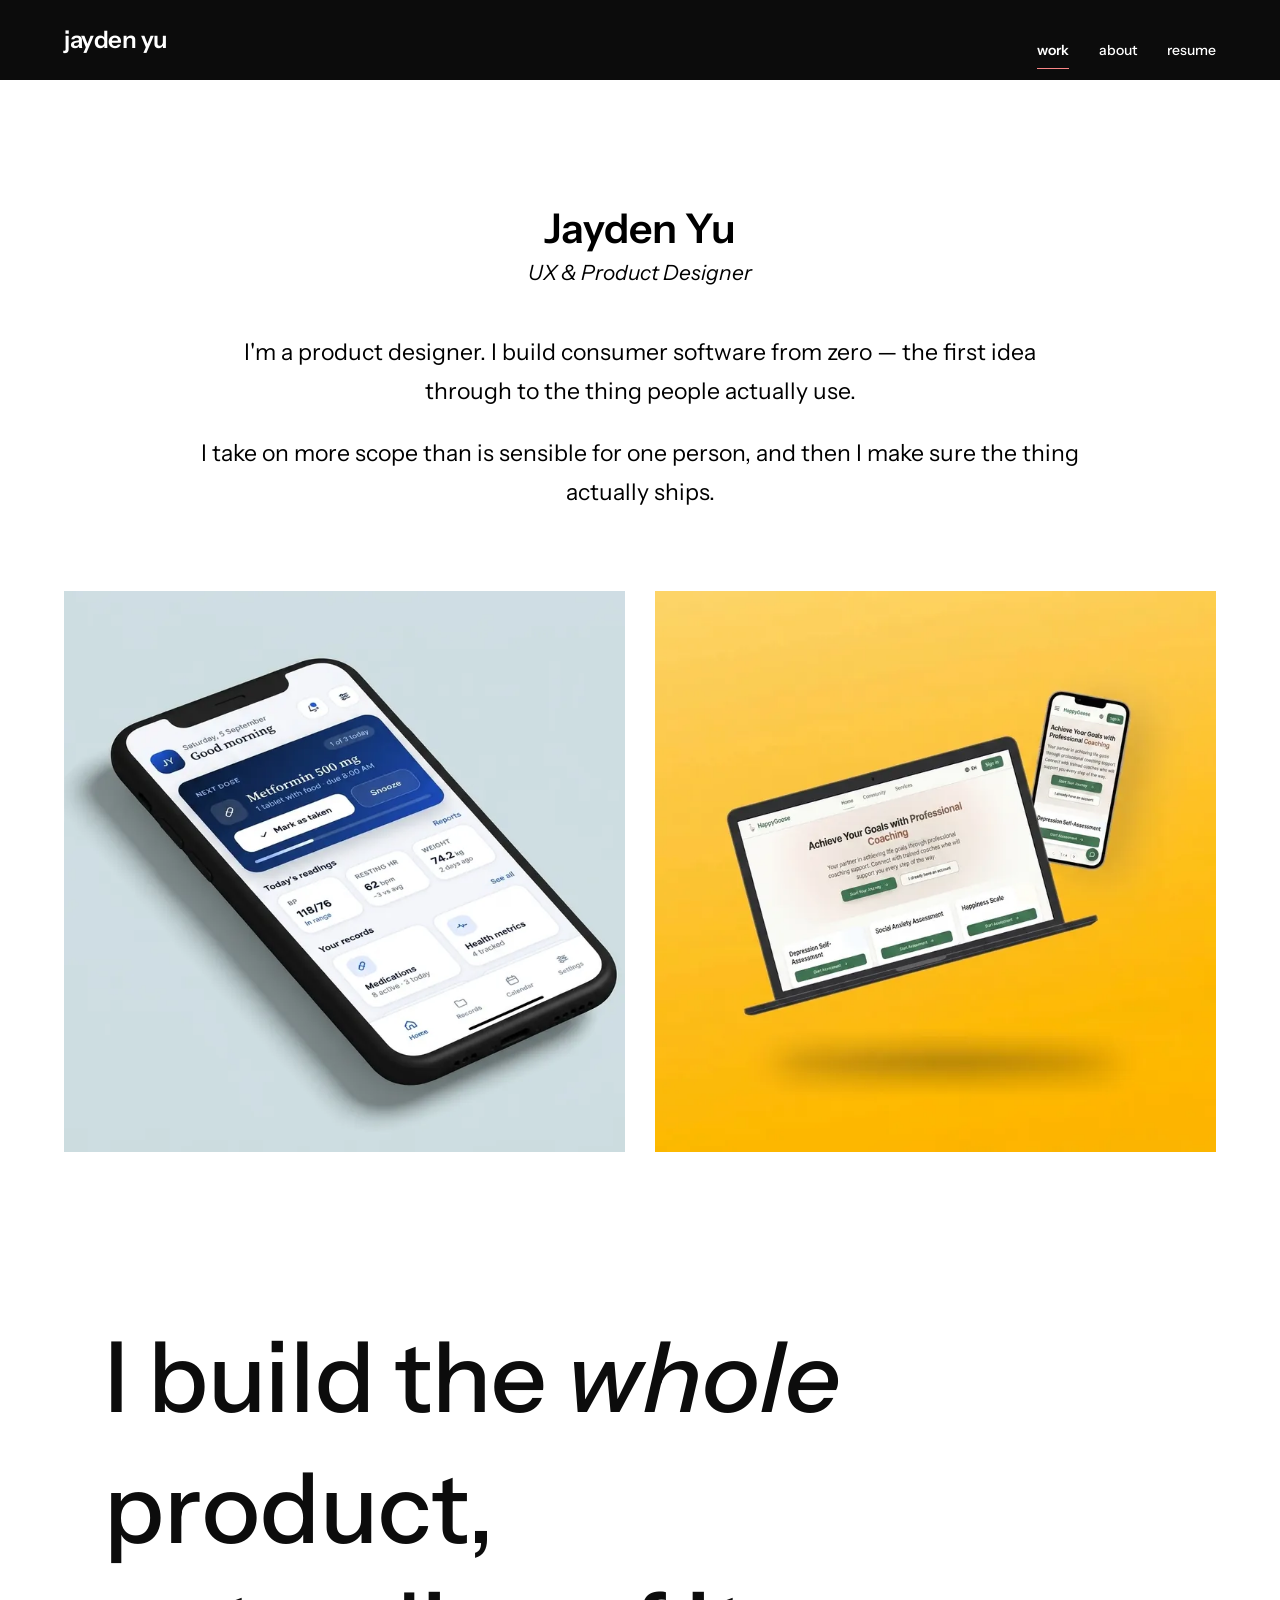
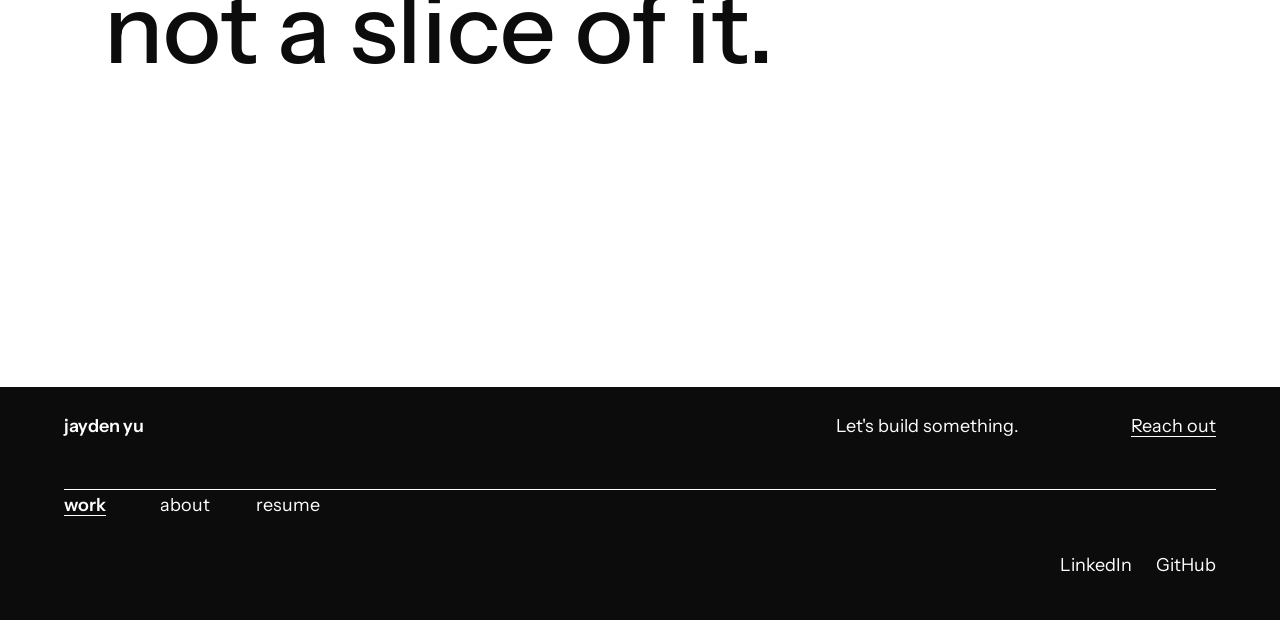
==== commit 544369eb: "Refocus the resume on UX and product design Repositions the resume page for UX/Product Design roles " ====
--- a/index.html
+++ b/index.html
@@ -3,11 +3,11 @@
 <head>
 <meta charset="utf-8">
 <meta name="viewport" content="width=device-width, initial-scale=1">
-<title>Jayden Yu — Product Designer</title>
-<meta name="description" content="Jayden Yu, a product designer who builds consumer products from nothing and owns them end to end. Case studies: iNurra and wellbeingABC.">
+<title>Jayden Yu — UX &amp; Product Designer</title>
+<meta name="description" content="Jayden Yu, a UX and product designer who builds consumer products from nothing and owns them end to end. Case studies: iNurra and wellbeingABC.">
 <link rel="canonical" href="https://jaydenyu0210.github.io/">
-<meta property="og:title" content="Jayden Yu — Product Designer">
-<meta property="og:description" content="Jayden Yu, a product designer who builds consumer products from nothing and owns them end to end. Case studies: iNurra and wellbeingABC.">
+<meta property="og:title" content="Jayden Yu — UX &amp; Product Designer">
+<meta property="og:description" content="Jayden Yu, a UX and product designer who builds consumer products from nothing and owns them end to end. Case studies: iNurra and wellbeingABC.">
 <meta property="og:type" content="website">
 <meta property="og:url" content="https://jaydenyu0210.github.io/">
 <meta property="og:image" content="https://jaydenyu0210.github.io/assets/inurra-thumb-1024.jpg">
@@ -36,7 +36,7 @@
 
   <section class="container hero">
     <h1 class="hero-name reveal fade">Jayden Yu</h1>
-    <p class="hero-role reveal fade" data-delay="1"><em>Product Designer</em></p>
+    <p class="hero-role reveal fade" data-delay="1"><em>UX &amp; Product Designer</em></p>
     <div class="hero-copy reveal fade" data-delay="2">
         <p>I&#x27;m a product designer. I build consumer software from zero — the first idea through to the thing people actually use.</p>
         <p>I take on more scope than is sensible for one person, and then I make sure the thing actually ships.</p>
--- a/assets/site.css
+++ b/assets/site.css
@@ -48,7 +48,6 @@
   --t-title-1:   clamp(36px, 3.2vw, 42px);
   --t-title-2:   clamp(28px, 2.8vw, 36px);
   --t-heading:   24px;
-  --t-stat:      clamp(24px, 2.4vw, 32px);
   --t-body-lg:   clamp(18px, 1.8vw, 24px);
   --t-body-md:   21px;
   --t-body:      18px;
@@ -336,6 +335,20 @@
   display: flex; align-items: flex-end; justify-content: space-between;
   gap: var(--s-8); flex-wrap: wrap;
 }
+
+.print-name { display: none; }
+.resume-role {
+  margin-top: var(--s-4);
+  font-size: var(--t-body-md); font-style: italic; line-height: 40px;
+}
+.resume-summary { margin-top: var(--s-4); }
+.resume-summary p { font-size: var(--t-body-sm); line-height: 27px; }
+.resume-summary p + p { margin-top: var(--s-3); }
+.resume-contact {
+  margin-top: var(--s-5);
+  font-size: var(--t-body-sm); line-height: 27px; color: var(--muted-strong);
+}
+.resume-contact a { color: var(--ink); }
 
 /* section label bracketed by two rules — the reference's table-header device */
 .section-label {
@@ -489,11 +502,6 @@
   margin-block: var(--s-4) var(--s-5);
 }
 .cs-section p.eyebrow    { font-size: var(--t-body); line-height: 30px; }
-.cs-section p.spec-label { font-size: var(--t-body); line-height: 30px; }
-.cs-section p.specimen {
-  font-size: clamp(28px, 3vw, 42px);
-  font-weight: 600; line-height: 1.2;
-}
 .cs-meta {
   margin-top: var(--s-7);
   align-items: end;
@@ -518,6 +526,30 @@
   font-size: var(--t-body); color: var(--muted-strong);
 }
 
+/* research quotes — no card, no quote mark, just a rule and a voice */
+.quotes { margin-top: var(--s-7); }
+.quote { margin: 0; padding-top: var(--s-4); border-top: 1px solid var(--rule); }
+.quote blockquote { margin: 0; }
+.quote p {
+  font-size: var(--t-body); font-style: italic; line-height: 30px;
+}
+.quote figcaption {
+  margin-top: var(--s-3);
+  font-size: var(--t-body-sm); color: var(--muted-strong);
+}
+
+/* outcome metrics */
+.metrics { margin-top: var(--s-6); margin-bottom: var(--s-8); }
+.metric { padding-top: var(--s-4); border-top: 2px solid var(--ink); }
+.metric strong {
+  display: block;
+  font-size: clamp(28px, 3.2vw, 44px); font-weight: 700; line-height: 1.1;
+}
+.metric span {
+  display: block; margin-top: var(--s-2);
+  font-size: var(--t-body-sm); line-height: 24px; color: var(--muted-strong);
+}
+
 /* a numbered run of decisions / trade-offs */
 .run { margin-top: var(--s-7); }
 .run-item { padding-top: var(--s-6); }
@@ -542,7 +574,7 @@
 
 /* flow diagram — plain type, no chrome */
 .flow {
-  margin-top: var(--s-7);
+  margin-top: var(--s-9);
   display: flex; flex-wrap: wrap; align-items: stretch;
   gap: var(--s-3);
 }
@@ -564,39 +596,13 @@
   font-size: var(--t-body-sm); line-height: 24px; color: var(--muted-strong);
 }
 .flow-step.is-gate { border-top-color: var(--accent); }
-
-/* outcome stats */
-.stats { margin-top: var(--s-6); }
-.stat + .stat { margin-top: var(--s-6); }
-.stat .lead { font-size: var(--t-body); line-height: 30px; }
-.stat .value {
-  display: block;
-  font-size: var(--t-stat); font-weight: 700; line-height: 1.2;
-}
-
-/* visual language interlude — real tokens from the product */
-.spec { margin-top: var(--s-7); }
-.spec-label {
+.flow-note {
+  margin-top: var(--s-4);
   font-size: var(--t-body); font-style: italic; color: var(--muted-strong);
   line-height: 30px;
 }
-.specimen {
-  font-size: clamp(28px, 3vw, 42px); font-weight: 600; line-height: 1.2;
-  margin-top: var(--s-2);
-}
-.swatches {
-  display: flex; flex-wrap: wrap; gap: var(--s-4);
-  margin-top: var(--s-3);
-}
-.swatch { text-align: center; }
-.swatch i {
-  display: block; width: 56px; height: 56px; border-radius: 50%;
-  border: 1px solid rgba(0, 0, 0, 0.08);
-}
-.swatch span {
-  display: block; margin-top: var(--s-2);
-  font-size: var(--t-caption); color: var(--muted-strong);
-}
+
+
 
 /* takeaways */
 .takeaways { margin-top: var(--s-4); max-width: var(--measure-narrow); }
@@ -836,10 +842,57 @@
    ========================================================================== */
 
 @media print {
-  .nav, .site-footer, .cursor, .btn { display: none !important; }
-  .js .reveal { opacity: 1 !important; transform: none !important; }
-  body { font-size: 11pt; }
-  .page-head h1 { font-size: 28pt; }
-  .entry { padding-top: 18pt; break-inside: avoid; }
+  /* The screen page is a wide, airy ledger. Printed as-is it runs six pages,
+     so the whole spacing scale is compressed and the type set to document size. */
+  :root {
+    --s-1: 2px;  --s-2: 3px;  --s-3: 6px;  --s-4: 8px;  --s-5: 10px;
+    --s-6: 12px; --s-7: 14px; --s-8: 0;    --s-9: 14px; --s-10: 12px;
+    --s-11: 12px; --s-12: 0;  --s-13: 0;
+    --t-body: 9.5pt; --t-body-sm: 9pt; --t-body-md: 11pt;
+    --t-heading: 11pt; --t-caption: 8pt;
+  }
+
+  .nav, .site-footer, .cursor, .btn, .skip-link { display: none !important; }
+  .js .reveal { opacity: 1 !important; transform: none !important; transition: none !important; }
+
+  html, body { background: #fff; }
+  body { font-size: 9.5pt; line-height: 1.4; }
   .container { padding-inline: 0; max-width: none; }
-}
+  .grid { gap: 14px; }
+
+  /* lead with the name, not with the word "Resume." */
+  .page-head h1 { display: none; }
+  .print-name {
+    display: block;
+    font-size: 19pt; font-weight: 700; line-height: 1.1; letter-spacing: -0.4px;
+  }
+  .page-head { padding-top: 0; }
+  .resume-role { margin-top: 2px; font-size: 11pt; line-height: 1.3; }
+  .resume-summary { margin-top: 8px; max-width: none; }
+  .resume-summary p { font-size: 9pt; line-height: 1.42; }
+  .resume-contact { margin-top: 8px; font-size: 8.5pt; color: #333; }
+  .resume-contact a { text-decoration: none; }
+
+  .rule { margin-block: 6px; background: #999; }
+  .section-label { font-size: 9pt; }
+
+  /* narrower label column, and never split an entry across pages */
+  .entry { padding-top: 12px; break-inside: avoid; page-break-inside: avoid; }
+  .entry > .col-6:first-child { grid-column: span 4; }
+  .entry > .col-6:last-child  { grid-column: span 8; }
+  .entry-role { font-size: 11pt; line-height: 1.25; }
+  .entry-meta { font-size: 8.5pt; line-height: 1.35; }
+  .entry-body { max-width: none; }
+  .entry-body p { font-size: 9pt; line-height: 1.4; padding-left: 10px; text-indent: -10px; }
+  .entry-body p + p { margin-top: 4px; }
+  .entry-body p::before { content: "\2022\00a0\00a0"; }
+  /* the case-study links are a screen affordance, not resume content */
+  .entry-body p:has(> a) { display: none; }
+
+  .skill-group + .skill-group { margin-top: 5px; }
+  .skill-group dt, .skill-group dd { font-size: 9pt; line-height: 1.4; }
+
+  section { break-inside: auto; }
+  h2, h3 { break-after: avoid; page-break-after: avoid; }
+}
+}
